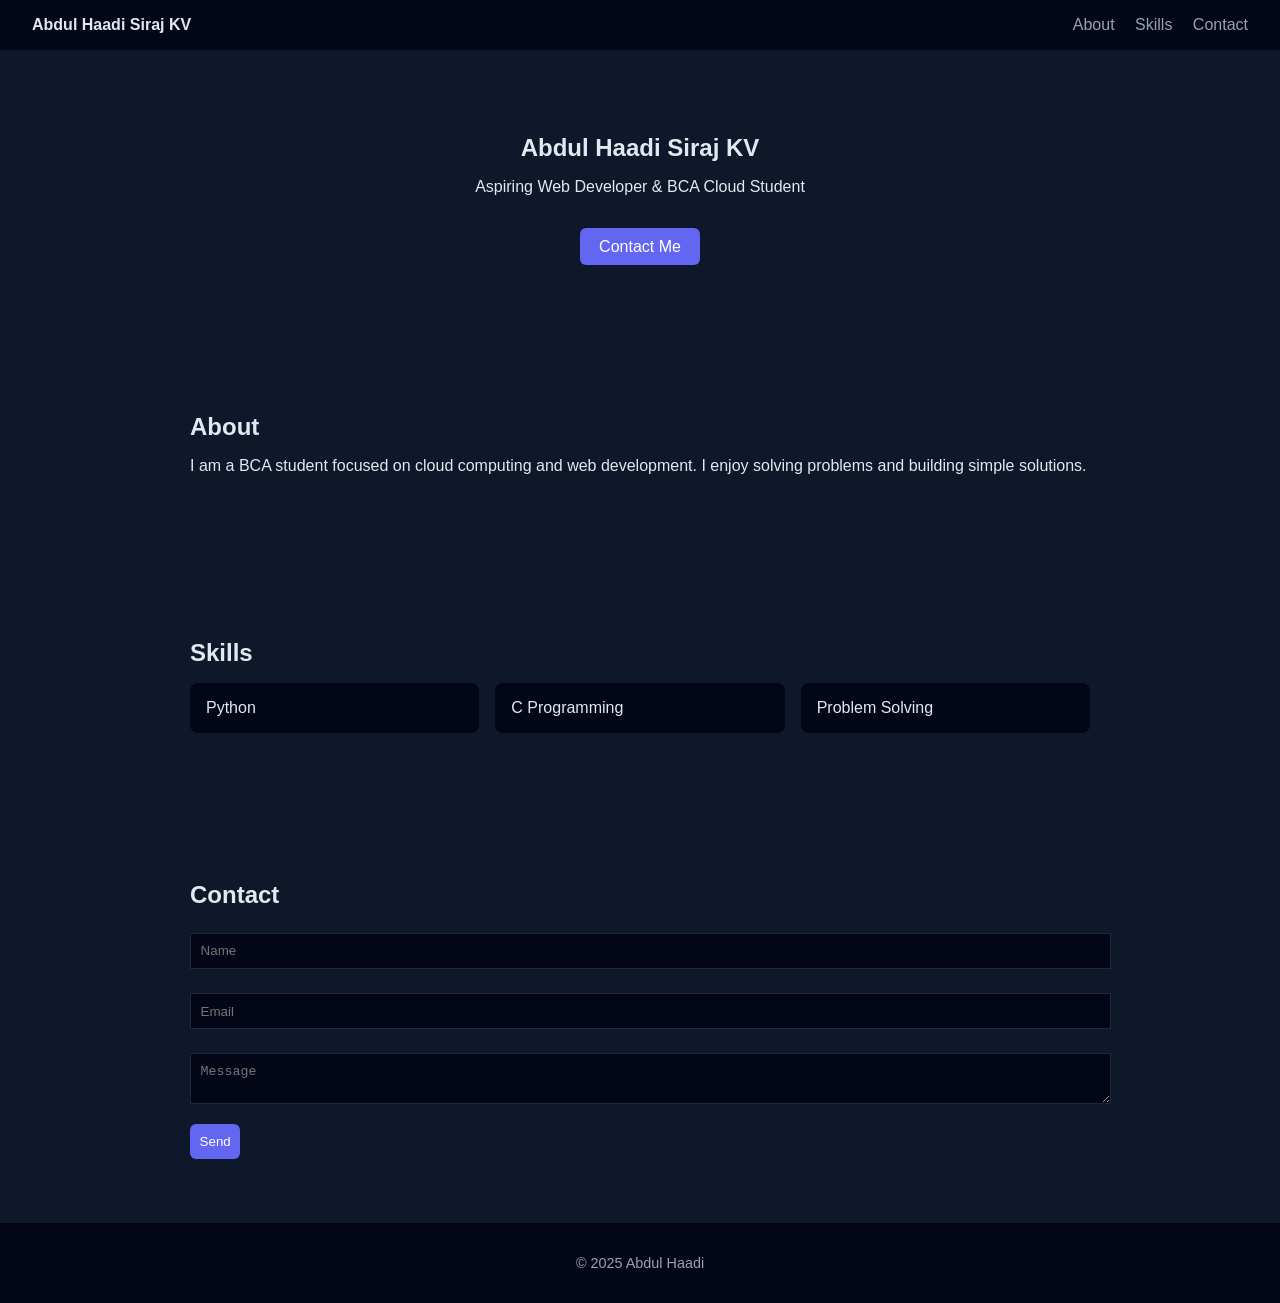
==== index.html @ 1ee38a25 "Create index.html" ====
<!DOCTYPE html>
<html lang="en">
<head>
<meta charset="UTF-8">
<meta name="viewport" content="width=device-width, initial-scale=1.0">
<title>Simple Portfolio</title>
<style>
  body {
    margin: 0;
    font-family: Arial, sans-serif;
    background: #0f172a;
    color: #e2e8f0;
  }

  nav {
    display: flex;
    justify-content: space-between;
    padding: 1rem 2rem;
    background: #020617;
  }

  nav a {
    color: #94a3b8;
    text-decoration: none;
    margin-left: 1rem;
  }

  section {
    padding: 4rem 2rem;
    max-width: 900px;
    margin: auto;
  }

  h1, h2 {
    margin-bottom: 1rem;
  }

  .hero {
    text-align: center;
  }

  .btn {
    display: inline-block;
    margin-top: 1rem;
    padding: 0.6rem 1.2rem;
    background: #6366f1;
    color: white;
    text-decoration: none;
    border-radius: 6px;
  }

  .grid {
    display: grid;
    gap: 1rem;
  }

  .grid-2 {
    grid-template-columns: repeat(auto-fit, minmax(200px, 1fr));
  }

  .card {
    background: #020617;
    padding: 1rem;
    border-radius: 8px;
  }

  input, textarea {
    width: 100%;
    padding: 0.6rem;
    margin-top: 0.5rem;
    margin-bottom: 1rem;
    background: #020617;
    border: 1px solid #1e293b;
    color: white;
  }

  button {
    padding: 0.6rem;
    background: #6366f1;
    border: none;
    color: white;
    border-radius: 6px;
    cursor: pointer;
  }

  footer {
    text-align: center;
    padding: 2rem;
    background: #020617;
    font-size: 0.9rem;
    color: #94a3b8;
  }
</style>
</head>
<body>

<nav>
  <strong>Abdul Haadi Siraj KV</strong>
  <div>
    <a href="#about">About</a>
    <a href="#skills">Skills</a>
    <a href="#contact">Contact</a>
  </div>
</nav>

<section class="hero">
  <h1>Abdul Haadi Siraj KV</h1>
  <p>Aspiring Web Developer & BCA Cloud Student</p>
  <a href="#contact" class="btn">Contact Me</a>
</section>

<section id="about">
  <h2>About</h2>
  <p>I am a BCA student focused on cloud computing and web development. I enjoy solving problems and building simple solutions.</p>
</section>

<section id="skills">
  <h2>Skills</h2>
  <div class="grid grid-2">
    <div class="card">Python</div>
    <div class="card">C Programming</div>
    <div class="card">Problem Solving</div>
  </div>
</section>

<section id="contact">
  <h2>Contact</h2>
  <form>
    <input type="text" placeholder="Name" required>
    <input type="email" placeholder="Email" required>
    <textarea placeholder="Message" required></textarea>
    <button type="submit">Send</button>
  </form>
</section>

<footer>
  © 2025 Abdul Haadi 
</footer>

</body>
</html>
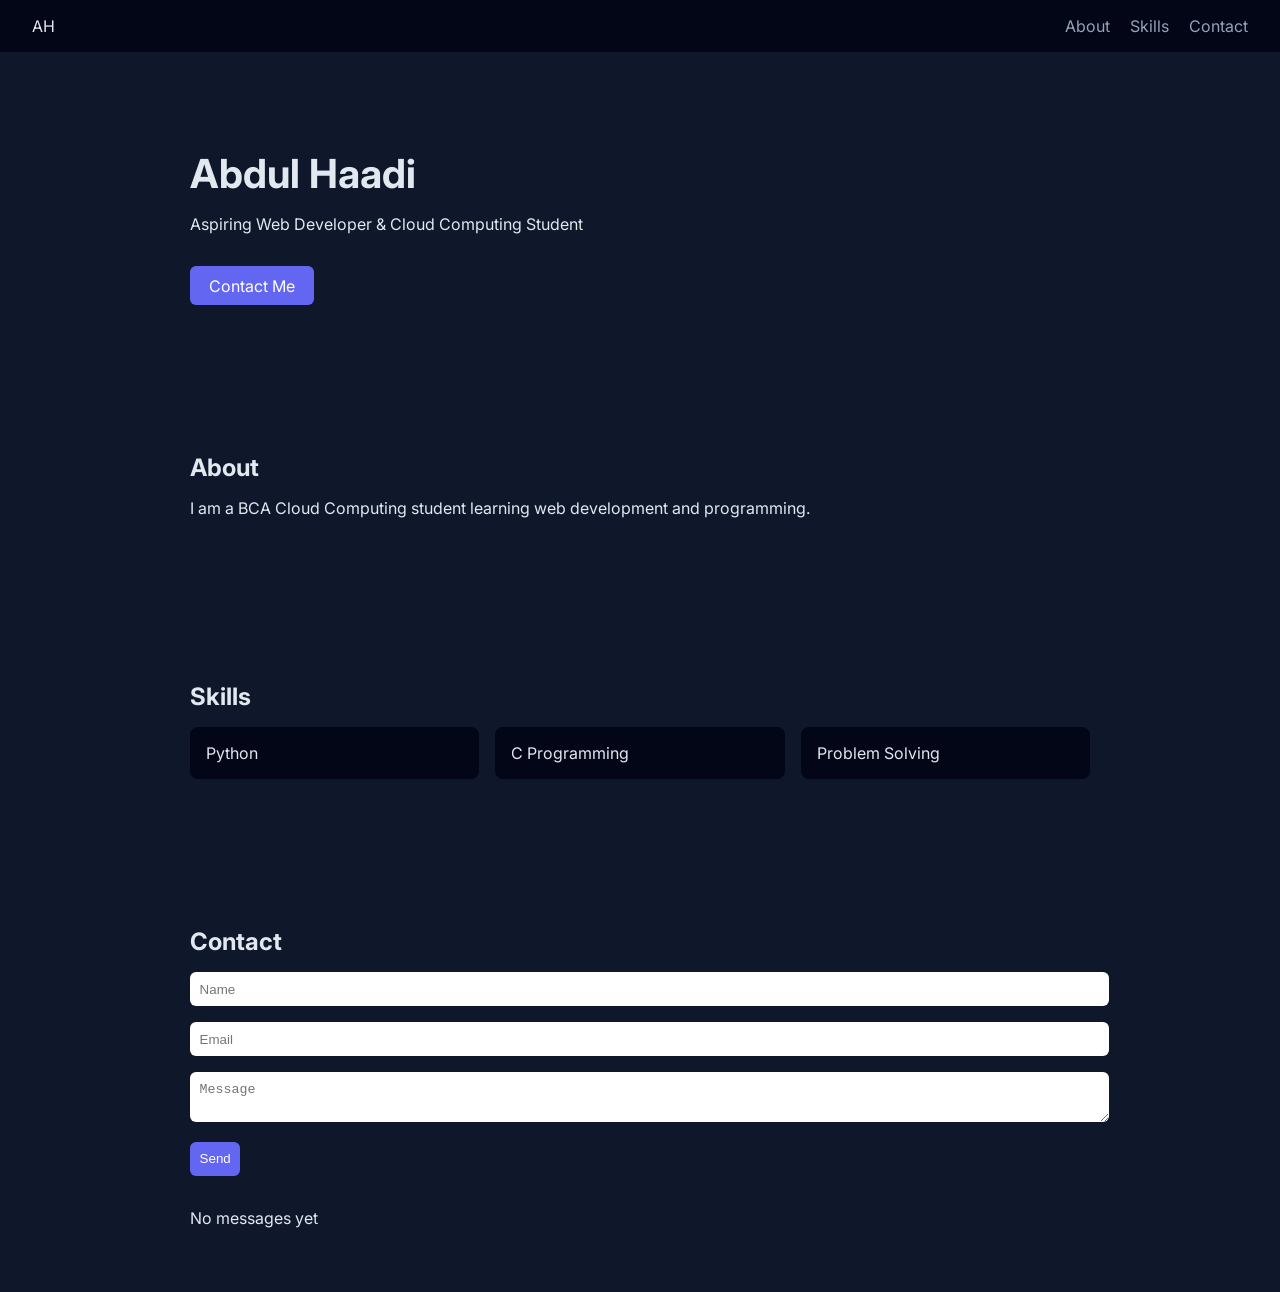
==== commit 4335ee93: "Update index.html" ====
--- a/index.html
+++ b/index.html
@@ -1,13 +1,15 @@
+<!-- Simplified version: cleaner UI, minimal effects, Supabase unchanged -->
 <!DOCTYPE html>
 <html lang="en">
 <head>
 <meta charset="UTF-8">
 <meta name="viewport" content="width=device-width, initial-scale=1.0">
-<title>Simple Portfolio</title>
+<title>Abdul Haadi — Portfolio</title>
+<link href="https://fonts.googleapis.com/css2?family=Inter:wght@300;400;600&display=swap" rel="stylesheet">
 <style>
   body {
     margin: 0;
-    font-family: Arial, sans-serif;
+    font-family: 'Inter', sans-serif;
     background: #0f172a;
     color: #e2e8f0;
   }
@@ -35,17 +37,17 @@
     margin-bottom: 1rem;
   }
 
-  .hero {
-    text-align: center;
+  .hero h1 {
+    font-size: 2.5rem;
   }
 
   .btn {
     display: inline-block;
-    margin-top: 1rem;
     padding: 0.6rem 1.2rem;
     background: #6366f1;
     color: white;
     text-decoration: none;
+    margin-top: 1rem;
     border-radius: 6px;
   }
 
@@ -54,7 +56,7 @@
     gap: 1rem;
   }
 
-  .grid-2 {
+  .skills {
     grid-template-columns: repeat(auto-fit, minmax(200px, 1fr));
   }
 
@@ -67,35 +69,29 @@
   input, textarea {
     width: 100%;
     padding: 0.6rem;
-    margin-top: 0.5rem;
     margin-bottom: 1rem;
-    background: #020617;
-    border: 1px solid #1e293b;
-    color: white;
+    border-radius: 6px;
+    border: none;
   }
 
   button {
     padding: 0.6rem;
     background: #6366f1;
+    color: white;
     border: none;
-    color: white;
     border-radius: 6px;
-    cursor: pointer;
   }
 
-  footer {
-    text-align: center;
-    padding: 2rem;
-    background: #020617;
-    font-size: 0.9rem;
-    color: #94a3b8;
+  .messages {
+    margin-top: 2rem;
   }
+
 </style>
 </head>
 <body>
 
 <nav>
-  <strong>Abdul Haadi Siraj KV</strong>
+  <div>AH</div>
   <div>
     <a href="#about">About</a>
     <a href="#skills">Skills</a>
@@ -104,19 +100,19 @@
 </nav>
 
 <section class="hero">
-  <h1>Abdul Haadi Siraj KV</h1>
-  <p>Aspiring Web Developer & BCA Cloud Student</p>
+  <h1>Abdul Haadi</h1>
+  <p>Aspiring Web Developer & Cloud Computing Student</p>
   <a href="#contact" class="btn">Contact Me</a>
 </section>
 
 <section id="about">
   <h2>About</h2>
-  <p>I am a BCA student focused on cloud computing and web development. I enjoy solving problems and building simple solutions.</p>
+  <p>I am a BCA Cloud Computing student learning web development and programming.</p>
 </section>
 
 <section id="skills">
   <h2>Skills</h2>
-  <div class="grid grid-2">
+  <div class="grid skills">
     <div class="card">Python</div>
     <div class="card">C Programming</div>
     <div class="card">Problem Solving</div>
@@ -125,17 +121,68 @@
 
 <section id="contact">
   <h2>Contact</h2>
-  <form>
-    <input type="text" placeholder="Name" required>
-    <input type="email" placeholder="Email" required>
-    <textarea placeholder="Message" required></textarea>
-    <button type="submit">Send</button>
+
+  <form id="contactForm">
+    <input type="text" id="name" placeholder="Name" required>
+    <input type="email" id="email" placeholder="Email" required>
+    <textarea id="message" placeholder="Message" required></textarea>
+    <button type="submit" id="submitBtn">Send</button>
+    <div id="form-status"></div>
   </form>
+
+  <div class="messages" id="messages-list"></div>
 </section>
 
-<footer>
-  © 2025 Abdul Haadi 
-</footer>
+<script>
+  // SAME SUPABASE CODE (UNCHANGED)
+  const SUPABASE_URL = 'https://your-project.supabase.co';
+  const SUPABASE_ANON_KEY = 'your-anon-key-here';
+
+  async function supabaseFetch(path, options = {}) {
+    const res = await fetch(`${SUPABASE_URL}/rest/v1/${path}`, {
+      headers: {
+        'apikey': SUPABASE_ANON_KEY,
+        'Authorization': `Bearer ${SUPABASE_ANON_KEY}`,
+        'Content-Type': 'application/json',
+        'Prefer': options.prefer || 'return=minimal'
+      },
+      ...options
+    });
+    return res;
+  }
+
+  async function loadMessages() {
+    try {
+      const res = await supabaseFetch('messages?select=*&order=created_at.desc&limit=5');
+      const data = await res.json();
+      document.getElementById('messages-list').innerHTML = data.map(m => `
+        <div class="card">
+          <strong>${m.name}</strong><br>
+          ${m.email}<br>
+          ${m.message}
+        </div>
+      `).join('');
+    } catch {
+      document.getElementById('messages-list').innerHTML = 'No messages yet';
+    }
+  }
+
+  document.getElementById('contactForm').addEventListener('submit', async e => {
+    e.preventDefault();
+    const name = name.value;
+    const email = email.value;
+    const message = message.value;
+
+    await supabaseFetch('messages', {
+      method: 'POST',
+      body: JSON.stringify({ name, email, message })
+    });
+
+    loadMessages();
+  });
+
+  loadMessages();
+</script>
 
 </body>
 </html>
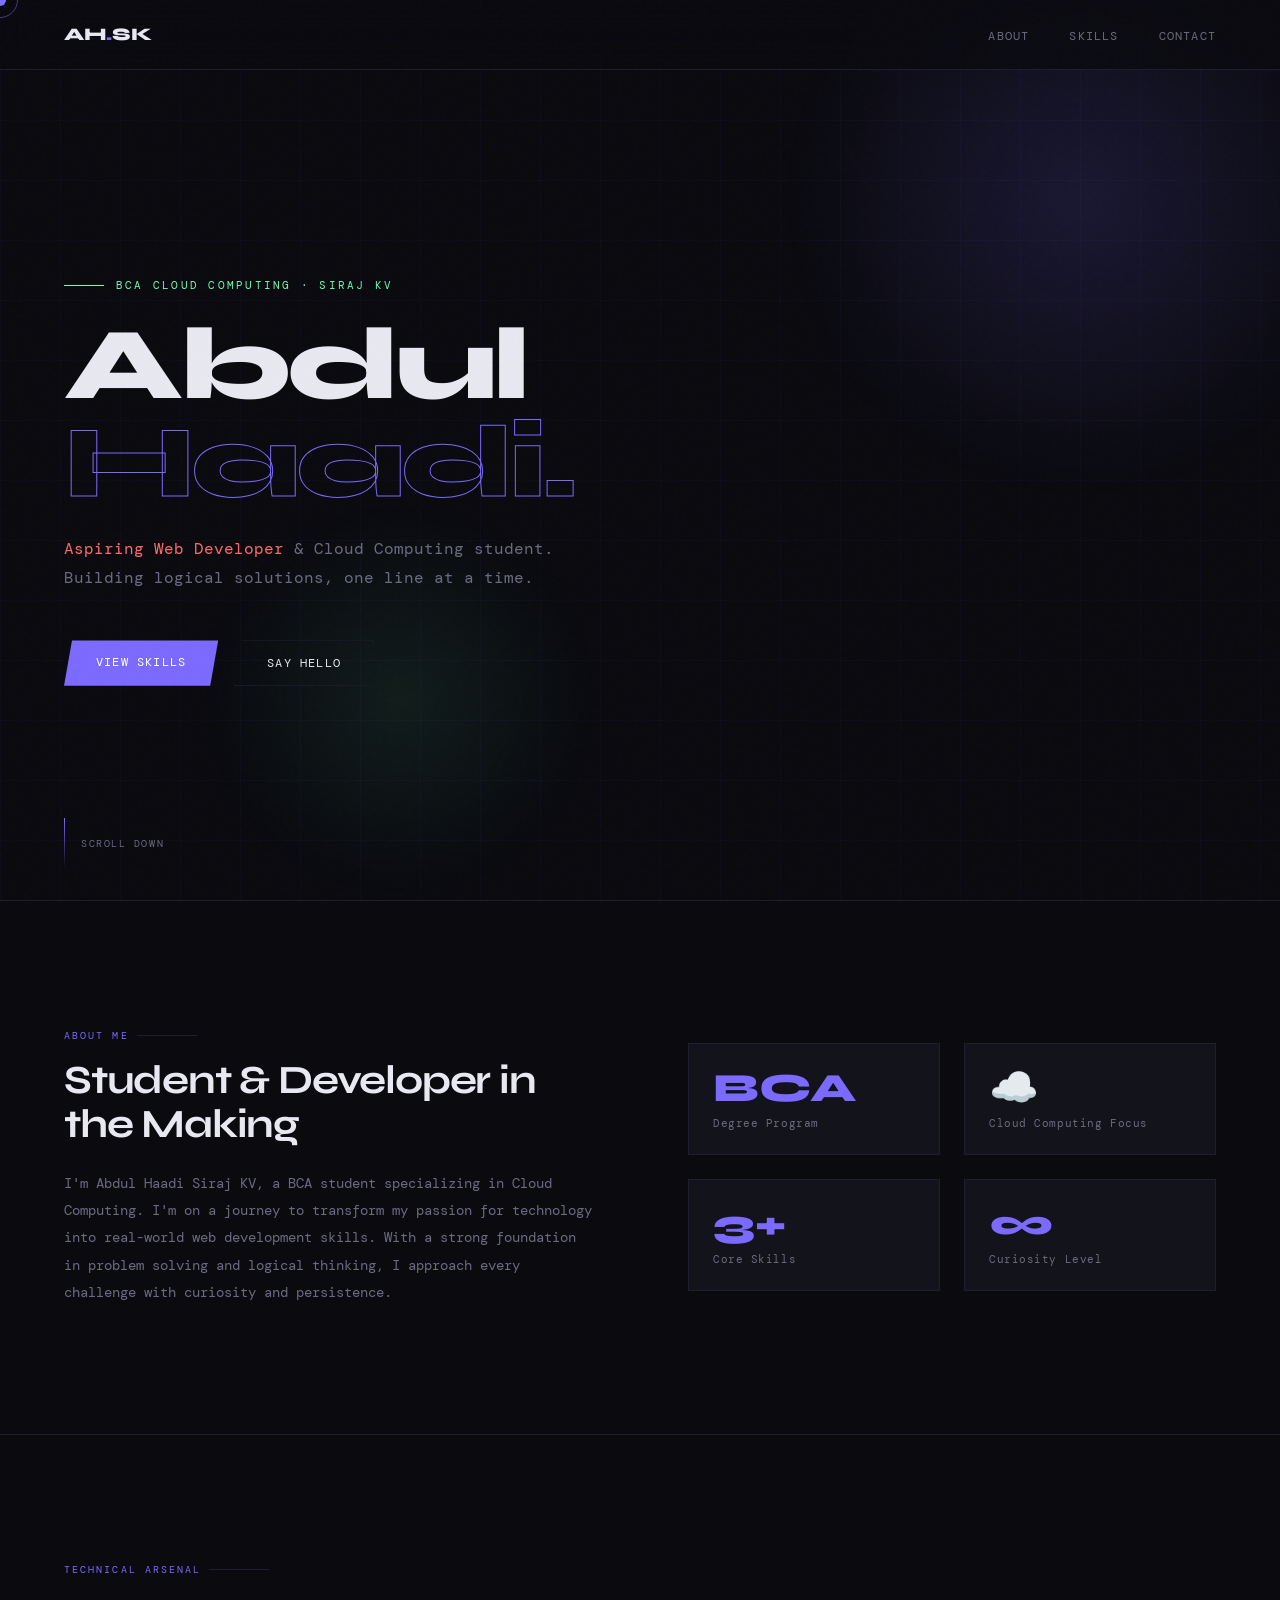
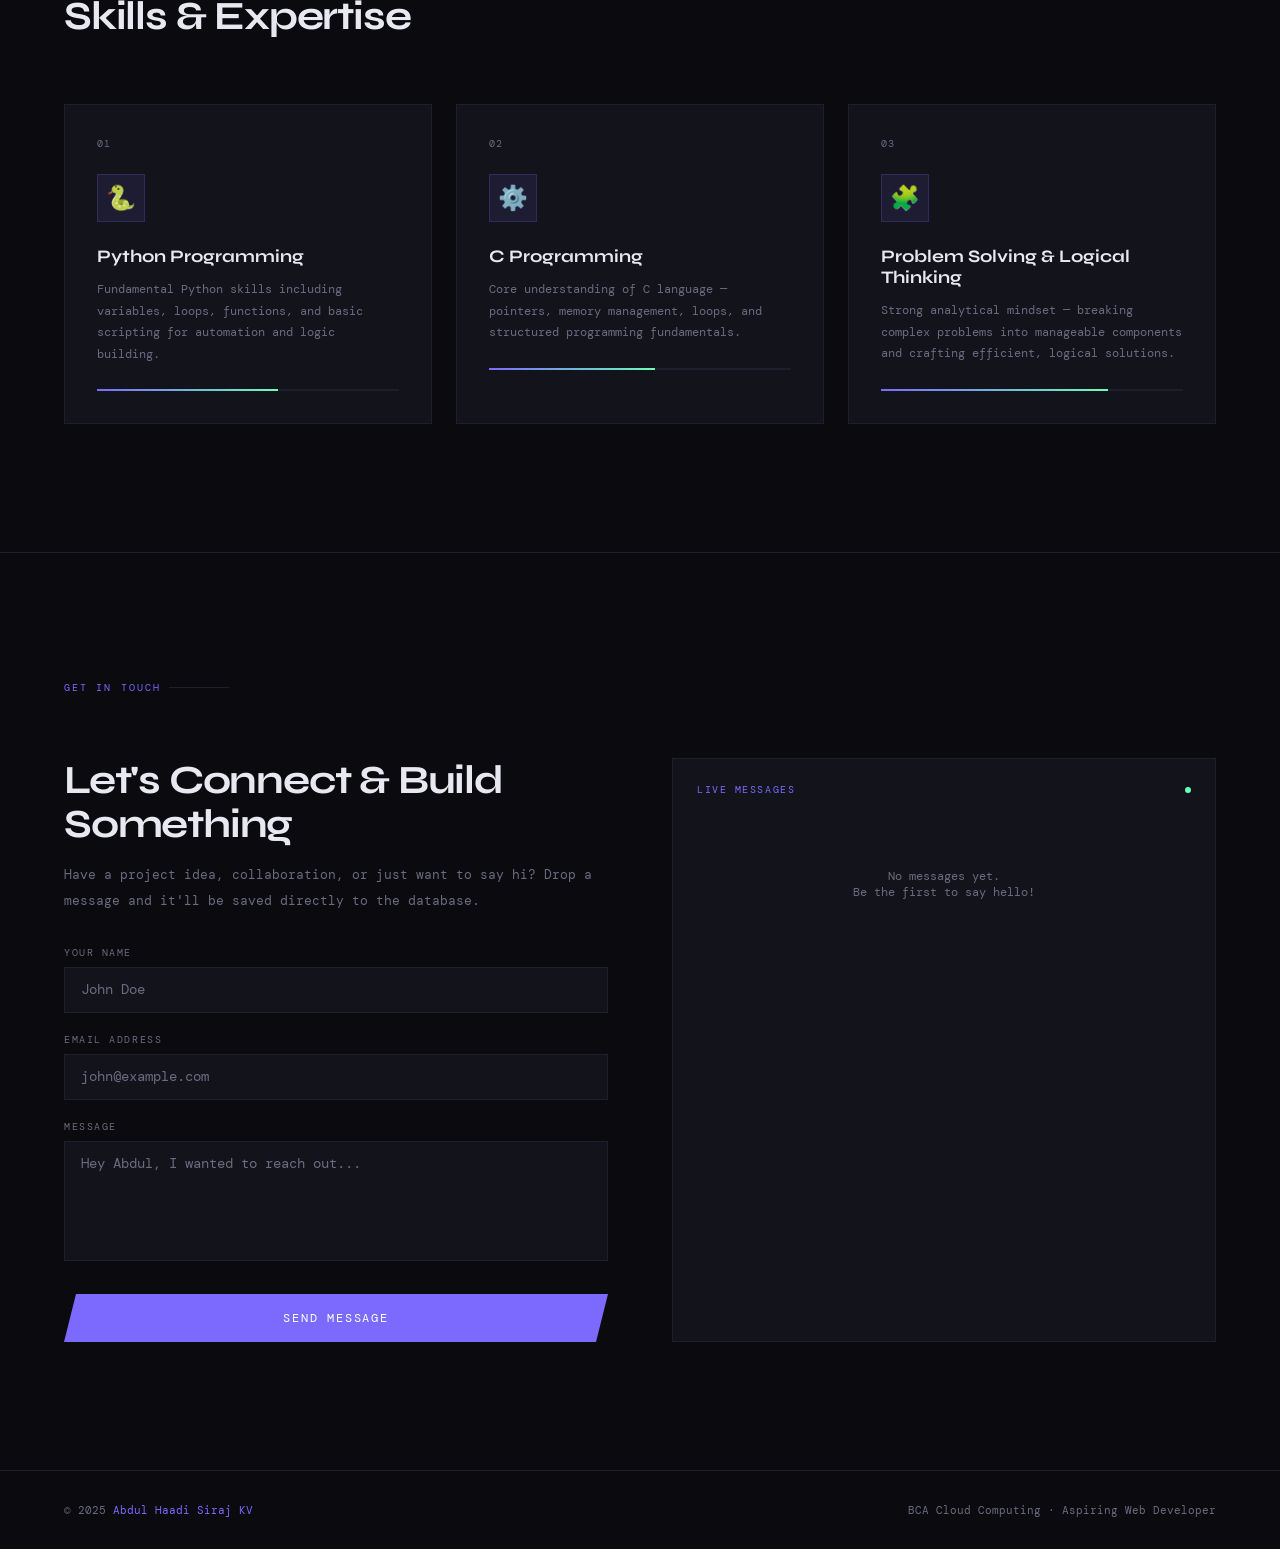
==== commit 90ad95f7: "Update index.html" ====
--- a/index.html
+++ b/index.html
@@ -1,142 +1,767 @@
-<!-- Simplified version: cleaner UI, minimal effects, Supabase unchanged -->
 <!DOCTYPE html>
 <html lang="en">
 <head>
 <meta charset="UTF-8">
 <meta name="viewport" content="width=device-width, initial-scale=1.0">
-<title>Abdul Haadi — Portfolio</title>
-<link href="https://fonts.googleapis.com/css2?family=Inter:wght@300;400;600&display=swap" rel="stylesheet">
+<title>Abdul Haadi Siraj KV — Portfolio</title>
+<link href="https://fonts.googleapis.com/css2?family=Syne:wght@400;600;700;800&family=DM+Mono:wght@300;400;500&display=swap" rel="stylesheet">
 <style>
+  :root {
+    --bg: #0a0a0f;
+    --surface: #111118;
+    --border: #1e1e2e;
+    --accent: #7c6aff;
+    --accent2: #ff6a6a;
+    --accent3: #6affb8;
+    --text: #e8e8f0;
+    --muted: #6b6b80;
+    --card: #13131c;
+  }
+
+  *, *::before, *::after { box-sizing: border-box; margin: 0; padding: 0; }
+
+  html { scroll-behavior: smooth; }
+
   body {
-    margin: 0;
-    font-family: 'Inter', sans-serif;
-    background: #0f172a;
-    color: #e2e8f0;
-  }
-
+    background: var(--bg);
+    color: var(--text);
+    font-family: 'DM Mono', monospace;
+    overflow-x: hidden;
+    cursor: none;
+  }
+
+  /* Custom cursor */
+  .cursor {
+    width: 12px; height: 12px;
+    background: var(--accent);
+    border-radius: 50%;
+    position: fixed;
+    pointer-events: none;
+    z-index: 9999;
+    transform: translate(-50%, -50%);
+    transition: transform 0.1s, width 0.2s, height 0.2s, background 0.2s;
+    mix-blend-mode: screen;
+  }
+  .cursor-ring {
+    width: 36px; height: 36px;
+    border: 1px solid rgba(124,106,255,0.5);
+    border-radius: 50%;
+    position: fixed;
+    pointer-events: none;
+    z-index: 9998;
+    transform: translate(-50%, -50%);
+    transition: all 0.15s ease;
+  }
+  body:hover .cursor { opacity: 1; }
+
+  /* Noise overlay */
+  body::before {
+    content: '';
+    position: fixed;
+    inset: 0;
+    background-image: url("data:image/svg+xml,%3Csvg viewBox='0 0 200 200' xmlns='http://www.w3.org/2000/svg'%3E%3Cfilter id='n'%3E%3CfeTurbulence type='fractalNoise' baseFrequency='0.9' numOctaves='4' stitchTiles='stitch'/%3E%3C/filter%3E%3Crect width='100%25' height='100%25' filter='url(%23n)' opacity='0.04'/%3E%3C/svg%3E");
+    pointer-events: none;
+    z-index: 9990;
+    opacity: 0.35;
+  }
+
+  /* Grid lines background */
+  .grid-bg {
+    position: fixed;
+    inset: 0;
+    background-image:
+      linear-gradient(rgba(124,106,255,0.04) 1px, transparent 1px),
+      linear-gradient(90deg, rgba(124,106,255,0.04) 1px, transparent 1px);
+    background-size: 60px 60px;
+    pointer-events: none;
+    z-index: 0;
+  }
+
+  /* Nav */
   nav {
+    position: fixed;
+    top: 0; left: 0; right: 0;
+    z-index: 100;
     display: flex;
     justify-content: space-between;
-    padding: 1rem 2rem;
-    background: #020617;
-  }
-
-  nav a {
-    color: #94a3b8;
+    align-items: center;
+    padding: 1.5rem 4rem;
+    background: rgba(10,10,15,0.8);
+    backdrop-filter: blur(20px);
+    border-bottom: 1px solid var(--border);
+  }
+  .nav-logo {
+    font-family: 'Syne', sans-serif;
+    font-weight: 800;
+    font-size: 1.1rem;
+    letter-spacing: -0.02em;
+    color: var(--text);
     text-decoration: none;
-    margin-left: 1rem;
-  }
-
+  }
+  .nav-logo span { color: var(--accent); }
+  .nav-links { display: flex; gap: 2.5rem; list-style: none; }
+  .nav-links a {
+    font-size: 0.75rem;
+    letter-spacing: 0.1em;
+    text-transform: uppercase;
+    color: var(--muted);
+    text-decoration: none;
+    transition: color 0.2s;
+  }
+  .nav-links a:hover { color: var(--accent); }
+
+  /* Sections */
   section {
-    padding: 4rem 2rem;
-    max-width: 900px;
-    margin: auto;
-  }
-
-  h1, h2 {
+    position: relative;
+    z-index: 1;
+  }
+
+  /* Hero */
+  #hero {
+    min-height: 100vh;
+    display: flex;
+    flex-direction: column;
+    justify-content: center;
+    padding: 8rem 4rem 4rem;
+    position: relative;
+    overflow: hidden;
+  }
+  .hero-glow {
+    position: absolute;
+    width: 600px; height: 600px;
+    background: radial-gradient(circle, rgba(124,106,255,0.15) 0%, transparent 70%);
+    top: -100px; right: -100px;
+    pointer-events: none;
+    animation: glow-pulse 4s ease-in-out infinite;
+  }
+  .hero-glow2 {
+    position: absolute;
+    width: 400px; height: 400px;
+    background: radial-gradient(circle, rgba(106,255,184,0.08) 0%, transparent 70%);
+    bottom: 0; left: 200px;
+    pointer-events: none;
+    animation: glow-pulse 6s ease-in-out infinite reverse;
+  }
+  @keyframes glow-pulse {
+    0%, 100% { transform: scale(1); opacity: 1; }
+    50% { transform: scale(1.1); opacity: 0.7; }
+  }
+
+  .hero-tag {
+    font-size: 0.7rem;
+    letter-spacing: 0.2em;
+    text-transform: uppercase;
+    color: var(--accent3);
+    margin-bottom: 1.5rem;
+    display: flex;
+    align-items: center;
+    gap: 0.75rem;
+    opacity: 0;
+    animation: fade-up 0.6s ease 0.2s forwards;
+  }
+  .hero-tag::before {
+    content: '';
+    width: 40px; height: 1px;
+    background: var(--accent3);
+  }
+
+  .hero-name {
+    font-family: 'Syne', sans-serif;
+    font-weight: 800;
+    font-size: clamp(3rem, 8vw, 7rem);
+    line-height: 0.95;
+    letter-spacing: -0.04em;
+    color: var(--text);
+    opacity: 0;
+    animation: fade-up 0.6s ease 0.3s forwards;
+  }
+  .hero-name .highlight {
+    color: transparent;
+    -webkit-text-stroke: 1px var(--accent);
+  }
+
+  .hero-role {
+    font-size: 1rem;
+    color: var(--muted);
+    margin-top: 1.5rem;
+    max-width: 500px;
+    line-height: 1.8;
+    opacity: 0;
+    animation: fade-up 0.6s ease 0.5s forwards;
+  }
+  .hero-role strong { color: var(--accent2); font-weight: 400; }
+
+  .hero-cta {
+    display: flex;
+    gap: 1rem;
+    margin-top: 3rem;
+    opacity: 0;
+    animation: fade-up 0.6s ease 0.7s forwards;
+  }
+  .btn {
+    padding: 0.85rem 2rem;
+    font-family: 'DM Mono', monospace;
+    font-size: 0.75rem;
+    letter-spacing: 0.1em;
+    text-transform: uppercase;
+    text-decoration: none;
+    border: none;
+    cursor: none;
+    transition: all 0.2s;
+  }
+  .btn-primary {
+    background: var(--accent);
+    color: white;
+    clip-path: polygon(8px 0%, 100% 0%, calc(100% - 8px) 100%, 0% 100%);
+  }
+  .btn-primary:hover { background: #9d8fff; transform: translateY(-2px); }
+  .btn-outline {
+    background: transparent;
+    color: var(--text);
+    border: 1px solid var(--border);
+    clip-path: polygon(8px 0%, 100% 0%, calc(100% - 8px) 100%, 0% 100%);
+  }
+  .btn-outline:hover { border-color: var(--accent); color: var(--accent); transform: translateY(-2px); }
+
+  .scroll-indicator {
+    position: absolute;
+    bottom: 2rem; left: 4rem;
+    display: flex;
+    align-items: center;
+    gap: 1rem;
+    font-size: 0.65rem;
+    letter-spacing: 0.15em;
+    text-transform: uppercase;
+    color: var(--muted);
+    opacity: 0;
+    animation: fade-up 0.6s ease 1s forwards;
+  }
+  .scroll-line {
+    width: 1px; height: 50px;
+    background: linear-gradient(to bottom, var(--accent), transparent);
+    animation: scroll-line 1.5s ease-in-out infinite;
+  }
+  @keyframes scroll-line {
+    0% { transform: scaleY(0); transform-origin: top; }
+    50% { transform: scaleY(1); transform-origin: top; }
+    51% { transform-origin: bottom; }
+    100% { transform: scaleY(0); transform-origin: bottom; }
+  }
+
+  @keyframes fade-up {
+    from { opacity: 0; transform: translateY(20px); }
+    to { opacity: 1; transform: translateY(0); }
+  }
+
+  /* About section */
+  #about {
+    padding: 8rem 4rem;
+    display: grid;
+    grid-template-columns: 1fr 1fr;
+    gap: 6rem;
+    align-items: center;
+    border-top: 1px solid var(--border);
+  }
+  .section-label {
+    font-size: 0.65rem;
+    letter-spacing: 0.2em;
+    text-transform: uppercase;
+    color: var(--accent);
     margin-bottom: 1rem;
-  }
-
-  .hero h1 {
+    display: flex;
+    align-items: center;
+    gap: 0.5rem;
+  }
+  .section-label::after {
+    content: '';
+    flex: 1;
+    height: 1px;
+    background: var(--border);
+    max-width: 60px;
+  }
+  .about-title {
+    font-family: 'Syne', sans-serif;
+    font-weight: 700;
     font-size: 2.5rem;
-  }
-
-  .btn {
+    letter-spacing: -0.03em;
+    line-height: 1.1;
+    margin-bottom: 1.5rem;
+  }
+  .about-text {
+    color: var(--muted);
+    line-height: 2;
+    font-size: 0.85rem;
+  }
+  .stat-grid {
+    display: grid;
+    grid-template-columns: 1fr 1fr;
+    gap: 1.5rem;
+  }
+  .stat-card {
+    background: var(--card);
+    border: 1px solid var(--border);
+    padding: 1.5rem;
+    position: relative;
+    overflow: hidden;
+    transition: border-color 0.2s, transform 0.2s;
+  }
+  .stat-card::before {
+    content: '';
+    position: absolute;
+    top: 0; left: 0; right: 0;
+    height: 2px;
+    background: var(--accent);
+    transform: scaleX(0);
+    transition: transform 0.3s;
+    transform-origin: left;
+  }
+  .stat-card:hover { border-color: var(--accent); transform: translateY(-2px); }
+  .stat-card:hover::before { transform: scaleX(1); }
+  .stat-number {
+    font-family: 'Syne', sans-serif;
+    font-weight: 800;
+    font-size: 2.5rem;
+    color: var(--accent);
+    line-height: 1;
+  }
+  .stat-label { font-size: 0.7rem; color: var(--muted); margin-top: 0.5rem; letter-spacing: 0.05em; }
+
+  /* Skills */
+  #skills {
+    padding: 8rem 4rem;
+    border-top: 1px solid var(--border);
+  }
+  .skills-header {
+    display: flex;
+    justify-content: space-between;
+    align-items: flex-end;
+    margin-bottom: 4rem;
+  }
+  .skills-title {
+    font-family: 'Syne', sans-serif;
+    font-weight: 700;
+    font-size: 2.5rem;
+    letter-spacing: -0.03em;
+  }
+  .skills-grid {
+    display: grid;
+    grid-template-columns: repeat(3, 1fr);
+    gap: 1.5rem;
+  }
+  .skill-card {
+    background: var(--card);
+    border: 1px solid var(--border);
+    padding: 2rem;
+    position: relative;
+    overflow: hidden;
+    cursor: none;
+    transition: all 0.3s;
+    group: true;
+  }
+  .skill-card:hover {
+    border-color: var(--accent);
+    transform: translateY(-4px);
+    box-shadow: 0 20px 60px rgba(124,106,255,0.15);
+  }
+  .skill-number {
+    font-size: 0.65rem;
+    color: var(--muted);
+    letter-spacing: 0.1em;
+    margin-bottom: 1.5rem;
+  }
+  .skill-icon {
+    width: 48px; height: 48px;
+    background: rgba(124,106,255,0.1);
+    border: 1px solid rgba(124,106,255,0.2);
+    display: flex;
+    align-items: center;
+    justify-content: center;
+    font-size: 1.5rem;
+    margin-bottom: 1.5rem;
+    transition: all 0.3s;
+  }
+  .skill-card:hover .skill-icon {
+    background: rgba(124,106,255,0.2);
+    border-color: var(--accent);
+  }
+  .skill-name {
+    font-family: 'Syne', sans-serif;
+    font-weight: 700;
+    font-size: 1.1rem;
+    margin-bottom: 0.75rem;
+  }
+  .skill-desc { font-size: 0.75rem; color: var(--muted); line-height: 1.8; }
+  .skill-bar-wrap {
+    margin-top: 1.5rem;
+    height: 2px;
+    background: var(--border);
+    position: relative;
+    overflow: hidden;
+  }
+  .skill-bar {
+    height: 100%;
+    background: linear-gradient(90deg, var(--accent), var(--accent3));
+    transform-origin: left;
+    animation: bar-grow 1s ease 0.5s both;
+  }
+  @keyframes bar-grow {
+    from { transform: scaleX(0); }
+    to { transform: scaleX(1); }
+  }
+
+  /* Contact / Supabase section */
+  #contact {
+    padding: 8rem 4rem;
+    border-top: 1px solid var(--border);
+  }
+  .contact-grid {
+    display: grid;
+    grid-template-columns: 1fr 1fr;
+    gap: 4rem;
+    align-items: start;
+    margin-top: 4rem;
+  }
+  .contact-title {
+    font-family: 'Syne', sans-serif;
+    font-weight: 700;
+    font-size: 2.5rem;
+    letter-spacing: -0.03em;
+    line-height: 1.1;
+    margin-bottom: 1rem;
+  }
+  .contact-sub {
+    font-size: 0.8rem;
+    color: var(--muted);
+    line-height: 2;
+    margin-bottom: 2rem;
+  }
+
+  .form-group {
+    margin-bottom: 1.25rem;
+    position: relative;
+  }
+  .form-label {
+    display: block;
+    font-size: 0.65rem;
+    letter-spacing: 0.15em;
+    text-transform: uppercase;
+    color: var(--muted);
+    margin-bottom: 0.5rem;
+  }
+  .form-input, .form-textarea {
+    width: 100%;
+    background: var(--card);
+    border: 1px solid var(--border);
+    color: var(--text);
+    font-family: 'DM Mono', monospace;
+    font-size: 0.85rem;
+    padding: 0.85rem 1rem;
+    outline: none;
+    transition: border-color 0.2s;
+    resize: none;
+  }
+  .form-input:focus, .form-textarea:focus { border-color: var(--accent); }
+  .form-textarea { height: 120px; }
+  .form-input::placeholder, .form-textarea::placeholder { color: var(--muted); }
+
+  .submit-btn {
+    width: 100%;
+    padding: 1rem;
+    background: var(--accent);
+    border: none;
+    color: white;
+    font-family: 'DM Mono', monospace;
+    font-size: 0.75rem;
+    letter-spacing: 0.15em;
+    text-transform: uppercase;
+    cursor: none;
+    clip-path: polygon(12px 0%, 100% 0%, calc(100% - 12px) 100%, 0% 100%);
+    transition: all 0.2s;
+    margin-top: 0.5rem;
+  }
+  .submit-btn:hover { background: #9d8fff; transform: translateY(-2px); }
+  .submit-btn:disabled { opacity: 0.5; cursor: not-allowed; }
+
+  #form-status {
+    margin-top: 1rem;
+    font-size: 0.75rem;
+    padding: 0.75rem 1rem;
+    display: none;
+  }
+  #form-status.success {
+    display: block;
+    background: rgba(106,255,184,0.1);
+    border: 1px solid rgba(106,255,184,0.3);
+    color: var(--accent3);
+  }
+  #form-status.error {
+    display: block;
+    background: rgba(255,106,106,0.1);
+    border: 1px solid rgba(255,106,106,0.3);
+    color: var(--accent2);
+  }
+
+  /* Messages display */
+  .messages-panel {
+    background: var(--card);
+    border: 1px solid var(--border);
+    padding: 1.5rem;
+    height: 100%;
+  }
+  .messages-header {
+    font-size: 0.65rem;
+    letter-spacing: 0.15em;
+    text-transform: uppercase;
+    color: var(--accent);
+    margin-bottom: 1.5rem;
+    display: flex;
+    align-items: center;
+    justify-content: space-between;
+  }
+  .live-dot {
+    width: 6px; height: 6px;
+    background: var(--accent3);
+    border-radius: 50%;
+    animation: blink 1.5s ease-in-out infinite;
+  }
+  @keyframes blink { 0%, 100% { opacity: 1; } 50% { opacity: 0.2; } }
+
+  .message-item {
+    padding: 1rem 0;
+    border-bottom: 1px solid var(--border);
+    animation: fade-up 0.3s ease;
+  }
+  .message-item:last-child { border-bottom: none; }
+  .message-meta {
+    display: flex;
+    justify-content: space-between;
+    margin-bottom: 0.4rem;
+  }
+  .message-name { font-size: 0.8rem; color: var(--text); }
+  .message-time { font-size: 0.65rem; color: var(--muted); }
+  .message-email { font-size: 0.65rem; color: var(--accent); margin-bottom: 0.4rem; }
+  .message-body { font-size: 0.75rem; color: var(--muted); line-height: 1.7; }
+  .no-messages { font-size: 0.75rem; color: var(--muted); text-align: center; padding: 3rem 0; }
+
+  /* Footer */
+  footer {
+    border-top: 1px solid var(--border);
+    padding: 2rem 4rem;
+    display: flex;
+    justify-content: space-between;
+    align-items: center;
+    position: relative;
+    z-index: 1;
+  }
+  .footer-text { font-size: 0.7rem; color: var(--muted); }
+  .footer-accent { color: var(--accent); }
+
+  /* Responsive */
+  @media (max-width: 900px) {
+    nav { padding: 1.2rem 2rem; }
+    #hero { padding: 7rem 2rem 4rem; }
+    #about, #skills, #contact { padding: 5rem 2rem; }
+    #about { grid-template-columns: 1fr; gap: 3rem; }
+    .skills-grid { grid-template-columns: 1fr; }
+    .contact-grid { grid-template-columns: 1fr; }
+    footer { padding: 2rem; flex-direction: column; gap: 1rem; text-align: center; }
+    .nav-links { display: none; }
+  }
+
+  /* Loading spinner */
+  .spinner {
     display: inline-block;
-    padding: 0.6rem 1.2rem;
-    background: #6366f1;
-    color: white;
-    text-decoration: none;
-    margin-top: 1rem;
-    border-radius: 6px;
-  }
-
-  .grid {
-    display: grid;
-    gap: 1rem;
-  }
-
-  .skills {
-    grid-template-columns: repeat(auto-fit, minmax(200px, 1fr));
-  }
-
-  .card {
-    background: #020617;
-    padding: 1rem;
-    border-radius: 8px;
-  }
-
-  input, textarea {
-    width: 100%;
-    padding: 0.6rem;
-    margin-bottom: 1rem;
-    border-radius: 6px;
-    border: none;
-  }
-
-  button {
-    padding: 0.6rem;
-    background: #6366f1;
-    color: white;
-    border: none;
-    border-radius: 6px;
-  }
-
-  .messages {
-    margin-top: 2rem;
-  }
-
+    width: 12px; height: 12px;
+    border: 1px solid rgba(255,255,255,0.3);
+    border-top-color: white;
+    border-radius: 50%;
+    animation: spin 0.6s linear infinite;
+    vertical-align: middle;
+    margin-right: 0.5rem;
+  }
+  @keyframes spin { to { transform: rotate(360deg); } }
 </style>
 </head>
 <body>
 
+<div class="cursor" id="cursor"></div>
+<div class="cursor-ring" id="cursorRing"></div>
+<div class="grid-bg"></div>
+
+<!-- Nav -->
 <nav>
-  <div>AH</div>
-  <div>
-    <a href="#about">About</a>
-    <a href="#skills">Skills</a>
-    <a href="#contact">Contact</a>
+  <a href="#hero" class="nav-logo">AH<span>.</span>SK</a>
+  <ul class="nav-links">
+    <li><a href="#about">About</a></li>
+    <li><a href="#skills">Skills</a></li>
+    <li><a href="#contact">Contact</a></li>
+  </ul>
+</nav>
+
+<!-- Hero -->
+<section id="hero">
+  <div class="hero-glow"></div>
+  <div class="hero-glow2"></div>
+
+  <div class="hero-tag">BCA Cloud Computing · Siraj KV</div>
+  <h1 class="hero-name">
+    Abdul<br>
+    <span class="highlight">Haadi.</span>
+  </h1>
+  <p class="hero-role">
+    <strong>Aspiring Web Developer</strong> &amp; Cloud Computing student.<br>
+    Building logical solutions, one line at a time.
+  </p>
+  <div class="hero-cta">
+    <a href="#skills" class="btn btn-primary">View Skills</a>
+    <a href="#contact" class="btn btn-outline">Say Hello</a>
   </div>
-</nav>
-
-<section class="hero">
-  <h1>Abdul Haadi</h1>
-  <p>Aspiring Web Developer & Cloud Computing Student</p>
-  <a href="#contact" class="btn">Contact Me</a>
-</section>
-
-<section id="about">
-  <h2>About</h2>
-  <p>I am a BCA Cloud Computing student learning web development and programming.</p>
-</section>
-
-<section id="skills">
-  <h2>Skills</h2>
-  <div class="grid skills">
-    <div class="card">Python</div>
-    <div class="card">C Programming</div>
-    <div class="card">Problem Solving</div>
+
+  <div class="scroll-indicator">
+    <div class="scroll-line"></div>
+    Scroll Down
   </div>
 </section>
 
+<!-- About -->
+<section id="about">
+  <div>
+    <div class="section-label">About Me</div>
+    <h2 class="about-title">Student &amp; Developer in the Making</h2>
+    <p class="about-text">
+      I'm Abdul Haadi Siraj KV, a BCA student specializing in Cloud Computing. I'm on a journey to transform my passion for technology into real-world web development skills. With a strong foundation in problem solving and logical thinking, I approach every challenge with curiosity and persistence.
+    </p>
+  </div>
+  <div class="stat-grid">
+    <div class="stat-card">
+      <div class="stat-number">BCA</div>
+      <div class="stat-label">Degree Program</div>
+    </div>
+    <div class="stat-card">
+      <div class="stat-number">☁️</div>
+      <div class="stat-label">Cloud Computing Focus</div>
+    </div>
+    <div class="stat-card">
+      <div class="stat-number">3+</div>
+      <div class="stat-label">Core Skills</div>
+    </div>
+    <div class="stat-card">
+      <div class="stat-number">∞</div>
+      <div class="stat-label">Curiosity Level</div>
+    </div>
+  </div>
+</section>
+
+<!-- Skills -->
+<section id="skills">
+  <div class="skills-header">
+    <div>
+      <div class="section-label">Technical Arsenal</div>
+      <h2 class="skills-title">Skills &amp; Expertise</h2>
+    </div>
+  </div>
+  <div class="skills-grid">
+    <div class="skill-card">
+      <div class="skill-number">01</div>
+      <div class="skill-icon">🐍</div>
+      <div class="skill-name">Python Programming</div>
+      <div class="skill-desc">Fundamental Python skills including variables, loops, functions, and basic scripting for automation and logic building.</div>
+      <div class="skill-bar-wrap"><div class="skill-bar" style="width:60%"></div></div>
+    </div>
+    <div class="skill-card">
+      <div class="skill-number">02</div>
+      <div class="skill-icon">⚙️</div>
+      <div class="skill-name">C Programming</div>
+      <div class="skill-desc">Core understanding of C language — pointers, memory management, loops, and structured programming fundamentals.</div>
+      <div class="skill-bar-wrap"><div class="skill-bar" style="width:55%"></div></div>
+    </div>
+    <div class="skill-card">
+      <div class="skill-number">03</div>
+      <div class="skill-icon">🧩</div>
+      <div class="skill-name">Problem Solving &amp; Logical Thinking</div>
+      <div class="skill-desc">Strong analytical mindset — breaking complex problems into manageable components and crafting efficient, logical solutions.</div>
+      <div class="skill-bar-wrap"><div class="skill-bar" style="width:75%"></div></div>
+    </div>
+  </div>
+</section>
+
+<!-- Contact -->
 <section id="contact">
-  <h2>Contact</h2>
-
-  <form id="contactForm">
-    <input type="text" id="name" placeholder="Name" required>
-    <input type="email" id="email" placeholder="Email" required>
-    <textarea id="message" placeholder="Message" required></textarea>
-    <button type="submit" id="submitBtn">Send</button>
-    <div id="form-status"></div>
-  </form>
-
-  <div class="messages" id="messages-list"></div>
+  <div class="section-label">Get In Touch</div>
+  <div class="contact-grid">
+    <div>
+      <h2 class="contact-title">Let's Connect &amp; Build Something</h2>
+      <p class="contact-sub">Have a project idea, collaboration, or just want to say hi? Drop a message and it'll be saved directly to the database.</p>
+
+      <form id="contactForm">
+        <div class="form-group">
+          <label class="form-label" for="name">Your Name</label>
+          <input type="text" id="name" class="form-input" placeholder="John Doe" required>
+        </div>
+        <div class="form-group">
+          <label class="form-label" for="email">Email Address</label>
+          <input type="email" id="email" class="form-input" placeholder="john@example.com" required>
+        </div>
+        <div class="form-group">
+          <label class="form-label" for="message">Message</label>
+          <textarea id="message" class="form-textarea" placeholder="Hey Abdul, I wanted to reach out..." required></textarea>
+        </div>
+        <button type="submit" class="submit-btn" id="submitBtn">Send Message</button>
+        <div id="form-status"></div>
+      </form>
+    </div>
+
+    <div class="messages-panel">
+      <div class="messages-header">
+        <span>Live Messages</span>
+        <div class="live-dot"></div>
+      </div>
+      <div id="messages-list">
+        <div class="no-messages">No messages yet.<br>Be the first to say hello!</div>
+      </div>
+    </div>
+  </div>
 </section>
 
+<!-- Footer -->
+<footer>
+  <span class="footer-text">© 2025 <span class="footer-accent">Abdul Haadi Siraj KV</span></span>
+  <span class="footer-text">BCA Cloud Computing · Aspiring Web Developer</span>
+</footer>
+
 <script>
-  // SAME SUPABASE CODE (UNCHANGED)
-  const SUPABASE_URL = 'https://your-project.supabase.co';
-  const SUPABASE_ANON_KEY = 'your-anon-key-here';
+  // Custom cursor
+  const cursor = document.getElementById('cursor');
+  const cursorRing = document.getElementById('cursorRing');
+  document.addEventListener('mousemove', e => {
+    cursor.style.left = e.clientX + 'px';
+    cursor.style.top = e.clientY + 'px';
+    setTimeout(() => {
+      cursorRing.style.left = e.clientX + 'px';
+      cursorRing.style.top = e.clientY + 'px';
+    }, 80);
+  });
+  document.querySelectorAll('a, button, .skill-card, .stat-card').forEach(el => {
+    el.addEventListener('mouseenter', () => {
+      cursor.style.width = '20px';
+      cursor.style.height = '20px';
+      cursor.style.background = '#9d8fff';
+      cursorRing.style.width = '50px';
+      cursorRing.style.height = '50px';
+    });
+    el.addEventListener('mouseleave', () => {
+      cursor.style.width = '12px';
+      cursor.style.height = '12px';
+      cursor.style.background = 'var(--accent)';
+      cursorRing.style.width = '36px';
+      cursorRing.style.height = '36px';
+    });
+  });
+
+  // ─── Supabase Config ───────────────────────────────────────────────────────
+  // Replace these with your actual Supabase project URL and anon key
+  const SUPABASE_URL = 'https://xipboskoiqsxrdclrnlt.supabase.co';
+  const SUPABASE_ANON_KEY = 'eyJhbGciOiJIUzI1NiIsInR5cCI6IkpXVCJ9.eyJpc3MiOiJzdXBhYmFzZSIsInJlZiI6InhpcGJvc2tvaXFzeHJkY2xybmx0Iiwicm9sZSI6ImFub24iLCJpYXQiOjE3NzQ1MzQ0OTMsImV4cCI6MjA5MDExMDQ5M30.DWmtoWaiusvvFiPWI9HxAFrvKl3srIgmZuN38airlE0';
 
   async function supabaseFetch(path, options = {}) {
     const res = await fetch(`${SUPABASE_URL}/rest/v1/${path}`, {
@@ -144,45 +769,96 @@
         'apikey': SUPABASE_ANON_KEY,
         'Authorization': `Bearer ${SUPABASE_ANON_KEY}`,
         'Content-Type': 'application/json',
-        'Prefer': options.prefer || 'return=minimal'
+        'Prefer': options.prefer || 'return=minimal',
+        ...options.headers
       },
       ...options
     });
     return res;
   }
 
+  // Load messages
   async function loadMessages() {
     try {
-      const res = await supabaseFetch('messages?select=*&order=created_at.desc&limit=5');
+      const res = await supabaseFetch('messages?select=*&order=created_at.desc&limit=5', {
+        headers: { 'Range': '0-4' }
+      });
+      if (!res.ok) throw new Error('Failed to load');
       const data = await res.json();
-      document.getElementById('messages-list').innerHTML = data.map(m => `
-        <div class="card">
-          <strong>${m.name}</strong><br>
-          ${m.email}<br>
-          ${m.message}
+      renderMessages(data);
+    } catch (e) {
+      // Supabase not configured yet — show demo state
+      renderMessages([]);
+    }
+  }
+
+  function renderMessages(messages) {
+    const list = document.getElementById('messages-list');
+    if (!messages.length) {
+      list.innerHTML = '<div class="no-messages">No messages yet.<br>Be the first to say hello!</div>';
+      return;
+    }
+    list.innerHTML = messages.map(m => `
+      <div class="message-item">
+        <div class="message-meta">
+          <span class="message-name">${escHtml(m.name)}</span>
+          <span class="message-time">${timeAgo(m.created_at)}</span>
         </div>
-      `).join('');
-    } catch {
-      document.getElementById('messages-list').innerHTML = 'No messages yet';
-    }
-  }
-
+        <div class="message-email">${escHtml(m.email)}</div>
+        <div class="message-body">${escHtml(m.message)}</div>
+      </div>
+    `).join('');
+  }
+
+  // Submit form
   document.getElementById('contactForm').addEventListener('submit', async e => {
     e.preventDefault();
-    const name = name.value;
-    const email = email.value;
-    const message = message.value;
-
-    await supabaseFetch('messages', {
-      method: 'POST',
-      body: JSON.stringify({ name, email, message })
-    });
-
-    loadMessages();
+    const btn = document.getElementById('submitBtn');
+    const status = document.getElementById('form-status');
+    const name = document.getElementById('name').value.trim();
+    const email = document.getElementById('email').value.trim();
+    const message = document.getElementById('message').value.trim();
+
+    btn.disabled = true;
+    btn.innerHTML = '<span class="spinner"></span>Sending...';
+    status.className = '';
+    status.style.display = 'none';
+
+    try {
+      const res = await supabaseFetch('messages', {
+        method: 'POST',
+        prefer: 'return=minimal',
+        body: JSON.stringify({ name, email, message })
+      });
+      if (!res.ok) throw new Error('Failed to send');
+      status.className = 'success';
+      status.textContent = '✓ Message sent! Thanks for reaching out.';
+      e.target.reset();
+      loadMessages();
+    } catch (err) {
+      status.className = 'error';
+      status.textContent = '⚠ Could not send — Supabase not configured yet. Please add your project URL & anon key.';
+    } finally {
+      btn.disabled = false;
+      btn.textContent = 'Send Message';
+    }
   });
 
+  function escHtml(str) {
+    return String(str).replace(/&/g,'&amp;').replace(/</g,'&lt;').replace(/>/g,'&gt;').replace(/"/g,'&quot;');
+  }
+
+  function timeAgo(dateStr) {
+    const diff = (Date.now() - new Date(dateStr)) / 1000;
+    if (diff < 60) return 'just now';
+    if (diff < 3600) return Math.floor(diff / 60) + 'm ago';
+    if (diff < 86400) return Math.floor(diff / 3600) + 'h ago';
+    return Math.floor(diff / 86400) + 'd ago';
+  }
+
+  // Init
   loadMessages();
+  setInterval(loadMessages, 30000);
 </script>
-
 </body>
 </html>
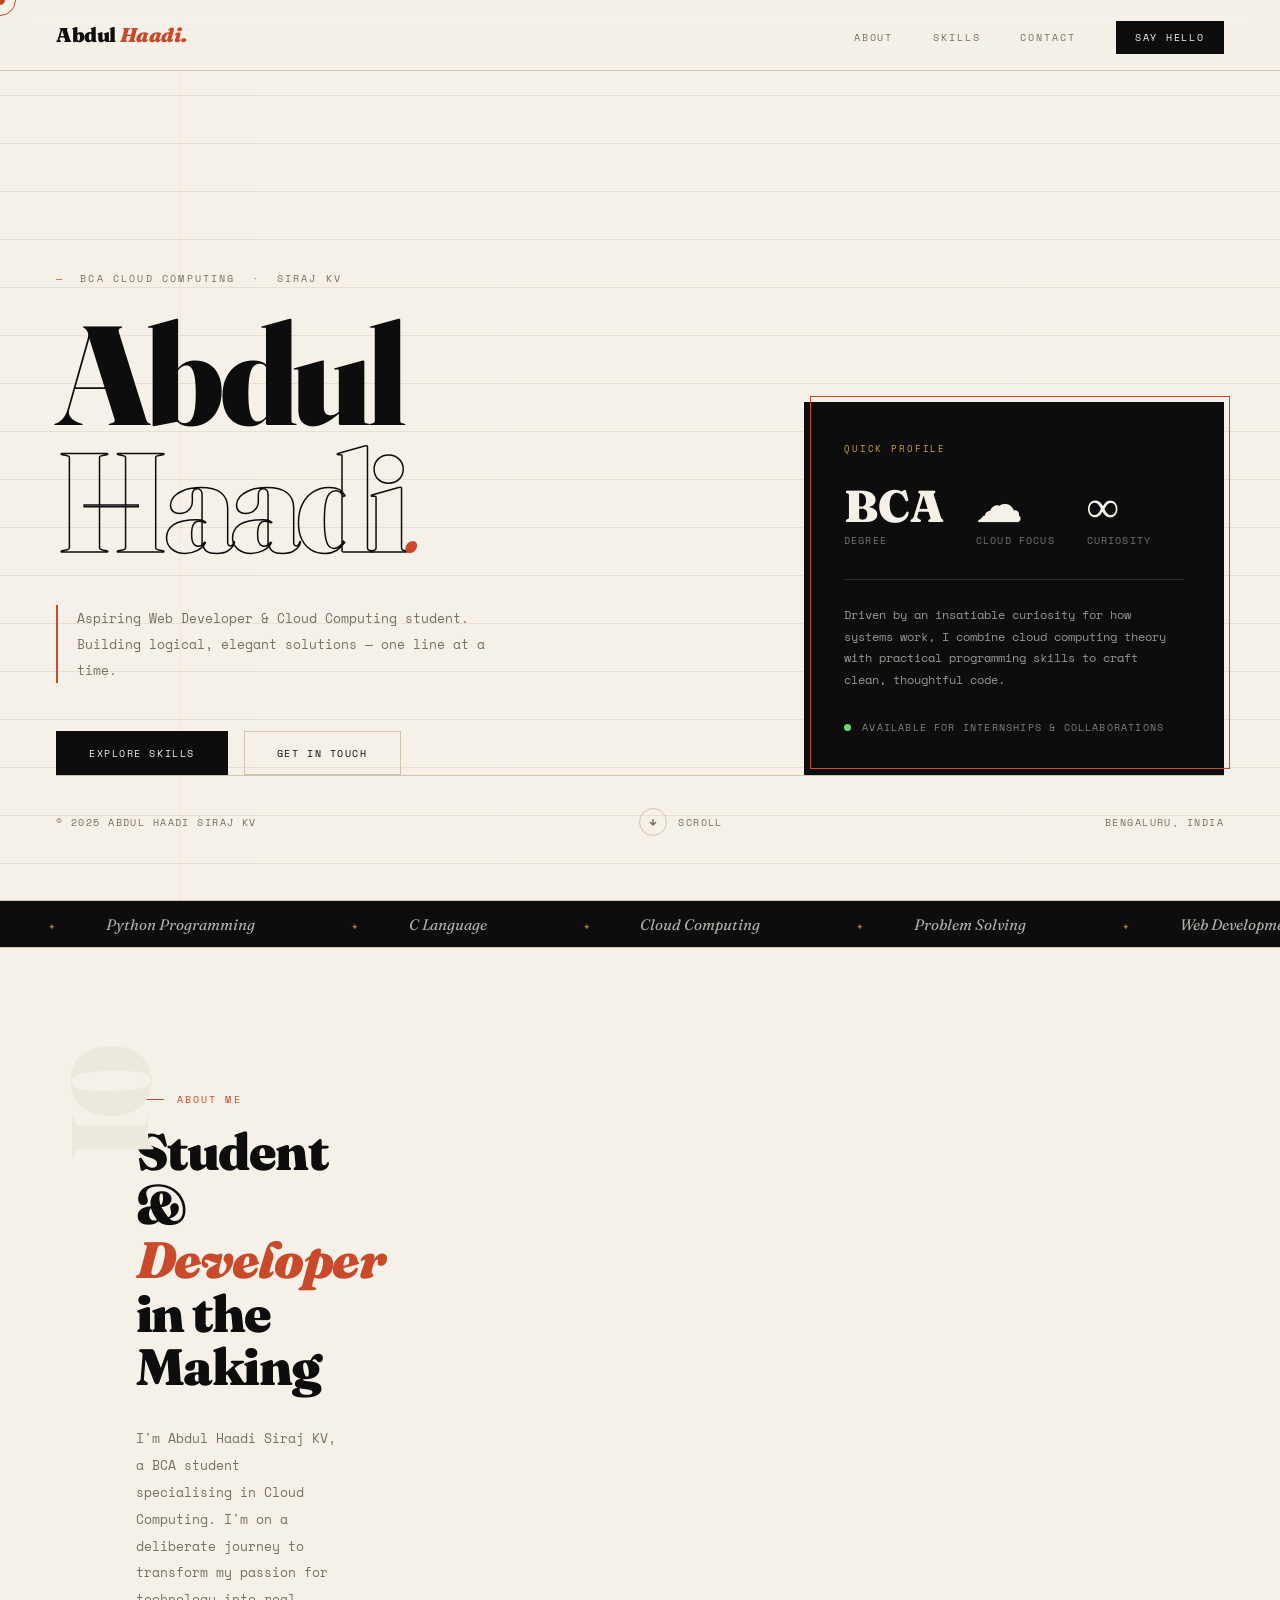
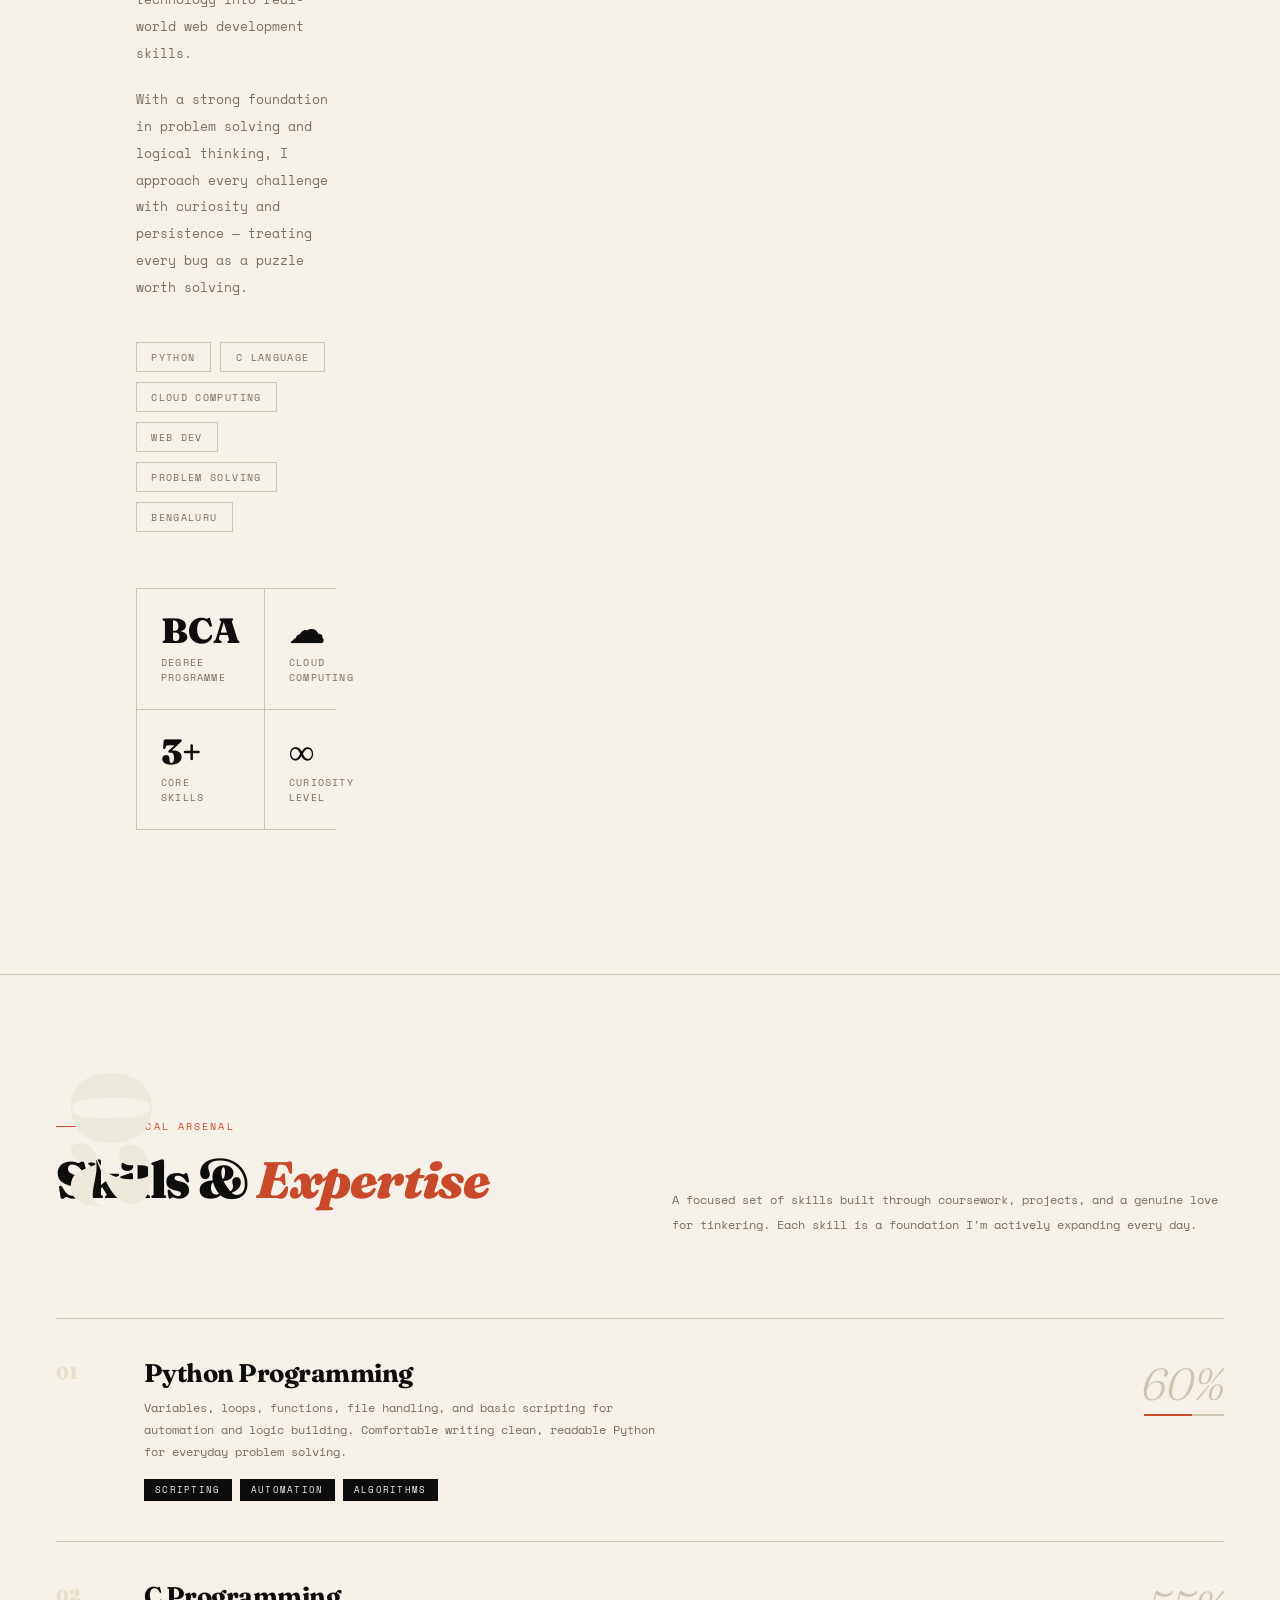
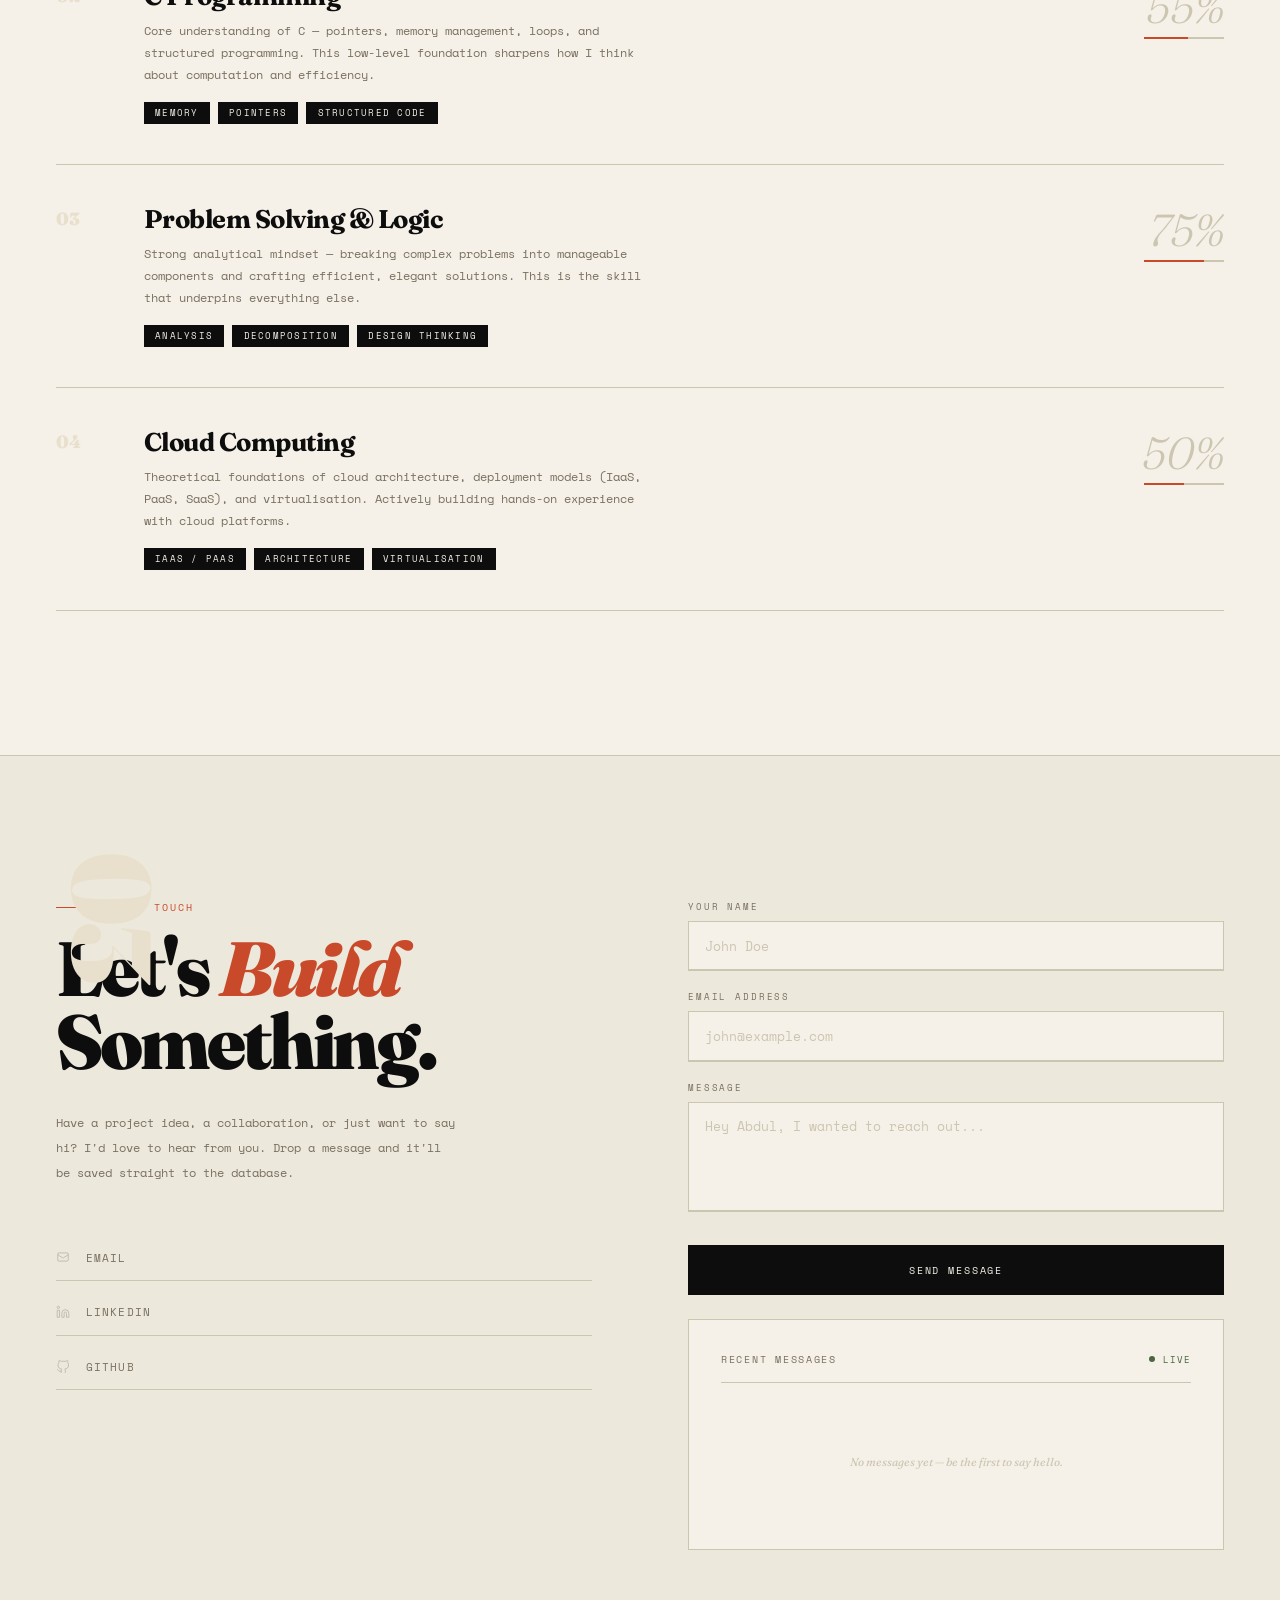
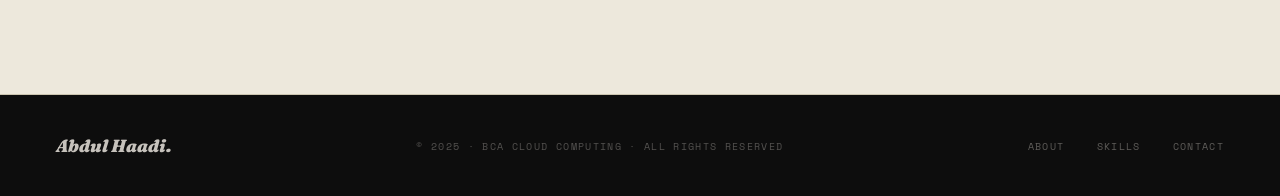
==== commit 95bf4830: "Update index.html" ====
--- a/index.html
+++ b/index.html
@@ -4,861 +4,1193 @@
 <meta charset="UTF-8">
 <meta name="viewport" content="width=device-width, initial-scale=1.0">
 <title>Abdul Haadi Siraj KV — Portfolio</title>
-<link href="https://fonts.googleapis.com/css2?family=Syne:wght@400;600;700;800&family=DM+Mono:wght@300;400;500&display=swap" rel="stylesheet">
+<link rel="preconnect" href="https://fonts.googleapis.com">
+<link href="https://fonts.googleapis.com/css2?family=Fraunces:ital,wght@0,300;0,400;0,700;0,900;1,300;1,700&family=Space+Mono:ital,wght@0,400;0,700;1,400&display=swap" rel="stylesheet">
 <style>
-  :root {
-    --bg: #0a0a0f;
-    --surface: #111118;
-    --border: #1e1e2e;
-    --accent: #7c6aff;
-    --accent2: #ff6a6a;
-    --accent3: #6affb8;
-    --text: #e8e8f0;
-    --muted: #6b6b80;
-    --card: #13131c;
-  }
-
-  *, *::before, *::after { box-sizing: border-box; margin: 0; padding: 0; }
-
-  html { scroll-behavior: smooth; }
-
-  body {
-    background: var(--bg);
-    color: var(--text);
-    font-family: 'DM Mono', monospace;
-    overflow-x: hidden;
-    cursor: none;
-  }
-
-  /* Custom cursor */
-  .cursor {
-    width: 12px; height: 12px;
-    background: var(--accent);
-    border-radius: 50%;
-    position: fixed;
-    pointer-events: none;
-    z-index: 9999;
-    transform: translate(-50%, -50%);
-    transition: transform 0.1s, width 0.2s, height 0.2s, background 0.2s;
-    mix-blend-mode: screen;
-  }
-  .cursor-ring {
-    width: 36px; height: 36px;
-    border: 1px solid rgba(124,106,255,0.5);
-    border-radius: 50%;
-    position: fixed;
-    pointer-events: none;
-    z-index: 9998;
-    transform: translate(-50%, -50%);
-    transition: all 0.15s ease;
-  }
-  body:hover .cursor { opacity: 1; }
-
-  /* Noise overlay */
-  body::before {
-    content: '';
-    position: fixed;
-    inset: 0;
-    background-image: url("data:image/svg+xml,%3Csvg viewBox='0 0 200 200' xmlns='http://www.w3.org/2000/svg'%3E%3Cfilter id='n'%3E%3CfeTurbulence type='fractalNoise' baseFrequency='0.9' numOctaves='4' stitchTiles='stitch'/%3E%3C/filter%3E%3Crect width='100%25' height='100%25' filter='url(%23n)' opacity='0.04'/%3E%3C/svg%3E");
-    pointer-events: none;
-    z-index: 9990;
-    opacity: 0.35;
-  }
-
-  /* Grid lines background */
-  .grid-bg {
-    position: fixed;
-    inset: 0;
-    background-image:
-      linear-gradient(rgba(124,106,255,0.04) 1px, transparent 1px),
-      linear-gradient(90deg, rgba(124,106,255,0.04) 1px, transparent 1px);
-    background-size: 60px 60px;
-    pointer-events: none;
-    z-index: 0;
-  }
-
-  /* Nav */
-  nav {
-    position: fixed;
-    top: 0; left: 0; right: 0;
-    z-index: 100;
-    display: flex;
-    justify-content: space-between;
-    align-items: center;
-    padding: 1.5rem 4rem;
-    background: rgba(10,10,15,0.8);
-    backdrop-filter: blur(20px);
-    border-bottom: 1px solid var(--border);
-  }
-  .nav-logo {
-    font-family: 'Syne', sans-serif;
-    font-weight: 800;
-    font-size: 1.1rem;
-    letter-spacing: -0.02em;
-    color: var(--text);
-    text-decoration: none;
-  }
-  .nav-logo span { color: var(--accent); }
-  .nav-links { display: flex; gap: 2.5rem; list-style: none; }
-  .nav-links a {
-    font-size: 0.75rem;
-    letter-spacing: 0.1em;
-    text-transform: uppercase;
-    color: var(--muted);
-    text-decoration: none;
-    transition: color 0.2s;
-  }
-  .nav-links a:hover { color: var(--accent); }
-
-  /* Sections */
-  section {
-    position: relative;
-    z-index: 1;
-  }
-
-  /* Hero */
-  #hero {
-    min-height: 100vh;
-    display: flex;
-    flex-direction: column;
-    justify-content: center;
-    padding: 8rem 4rem 4rem;
-    position: relative;
-    overflow: hidden;
-  }
-  .hero-glow {
-    position: absolute;
-    width: 600px; height: 600px;
-    background: radial-gradient(circle, rgba(124,106,255,0.15) 0%, transparent 70%);
-    top: -100px; right: -100px;
-    pointer-events: none;
-    animation: glow-pulse 4s ease-in-out infinite;
-  }
-  .hero-glow2 {
-    position: absolute;
-    width: 400px; height: 400px;
-    background: radial-gradient(circle, rgba(106,255,184,0.08) 0%, transparent 70%);
-    bottom: 0; left: 200px;
-    pointer-events: none;
-    animation: glow-pulse 6s ease-in-out infinite reverse;
-  }
-  @keyframes glow-pulse {
-    0%, 100% { transform: scale(1); opacity: 1; }
-    50% { transform: scale(1.1); opacity: 0.7; }
-  }
-
-  .hero-tag {
-    font-size: 0.7rem;
-    letter-spacing: 0.2em;
-    text-transform: uppercase;
-    color: var(--accent3);
-    margin-bottom: 1.5rem;
-    display: flex;
-    align-items: center;
-    gap: 0.75rem;
-    opacity: 0;
-    animation: fade-up 0.6s ease 0.2s forwards;
-  }
-  .hero-tag::before {
-    content: '';
-    width: 40px; height: 1px;
-    background: var(--accent3);
-  }
-
-  .hero-name {
-    font-family: 'Syne', sans-serif;
-    font-weight: 800;
-    font-size: clamp(3rem, 8vw, 7rem);
-    line-height: 0.95;
-    letter-spacing: -0.04em;
-    color: var(--text);
-    opacity: 0;
-    animation: fade-up 0.6s ease 0.3s forwards;
-  }
-  .hero-name .highlight {
-    color: transparent;
-    -webkit-text-stroke: 1px var(--accent);
-  }
-
-  .hero-role {
-    font-size: 1rem;
-    color: var(--muted);
-    margin-top: 1.5rem;
-    max-width: 500px;
-    line-height: 1.8;
-    opacity: 0;
-    animation: fade-up 0.6s ease 0.5s forwards;
-  }
-  .hero-role strong { color: var(--accent2); font-weight: 400; }
-
-  .hero-cta {
-    display: flex;
-    gap: 1rem;
-    margin-top: 3rem;
-    opacity: 0;
-    animation: fade-up 0.6s ease 0.7s forwards;
-  }
-  .btn {
-    padding: 0.85rem 2rem;
-    font-family: 'DM Mono', monospace;
-    font-size: 0.75rem;
-    letter-spacing: 0.1em;
-    text-transform: uppercase;
-    text-decoration: none;
-    border: none;
-    cursor: none;
-    transition: all 0.2s;
-  }
-  .btn-primary {
-    background: var(--accent);
-    color: white;
-    clip-path: polygon(8px 0%, 100% 0%, calc(100% - 8px) 100%, 0% 100%);
-  }
-  .btn-primary:hover { background: #9d8fff; transform: translateY(-2px); }
-  .btn-outline {
-    background: transparent;
-    color: var(--text);
-    border: 1px solid var(--border);
-    clip-path: polygon(8px 0%, 100% 0%, calc(100% - 8px) 100%, 0% 100%);
-  }
-  .btn-outline:hover { border-color: var(--accent); color: var(--accent); transform: translateY(-2px); }
-
-  .scroll-indicator {
-    position: absolute;
-    bottom: 2rem; left: 4rem;
-    display: flex;
-    align-items: center;
-    gap: 1rem;
-    font-size: 0.65rem;
-    letter-spacing: 0.15em;
-    text-transform: uppercase;
-    color: var(--muted);
-    opacity: 0;
-    animation: fade-up 0.6s ease 1s forwards;
-  }
-  .scroll-line {
-    width: 1px; height: 50px;
-    background: linear-gradient(to bottom, var(--accent), transparent);
-    animation: scroll-line 1.5s ease-in-out infinite;
-  }
-  @keyframes scroll-line {
-    0% { transform: scaleY(0); transform-origin: top; }
-    50% { transform: scaleY(1); transform-origin: top; }
-    51% { transform-origin: bottom; }
-    100% { transform: scaleY(0); transform-origin: bottom; }
-  }
-
-  @keyframes fade-up {
-    from { opacity: 0; transform: translateY(20px); }
-    to { opacity: 1; transform: translateY(0); }
-  }
-
-  /* About section */
-  #about {
-    padding: 8rem 4rem;
-    display: grid;
-    grid-template-columns: 1fr 1fr;
-    gap: 6rem;
-    align-items: center;
-    border-top: 1px solid var(--border);
-  }
-  .section-label {
-    font-size: 0.65rem;
-    letter-spacing: 0.2em;
-    text-transform: uppercase;
-    color: var(--accent);
-    margin-bottom: 1rem;
-    display: flex;
-    align-items: center;
-    gap: 0.5rem;
-  }
-  .section-label::after {
-    content: '';
-    flex: 1;
-    height: 1px;
-    background: var(--border);
-    max-width: 60px;
-  }
-  .about-title {
-    font-family: 'Syne', sans-serif;
-    font-weight: 700;
-    font-size: 2.5rem;
-    letter-spacing: -0.03em;
-    line-height: 1.1;
-    margin-bottom: 1.5rem;
-  }
-  .about-text {
-    color: var(--muted);
-    line-height: 2;
-    font-size: 0.85rem;
-  }
-  .stat-grid {
-    display: grid;
-    grid-template-columns: 1fr 1fr;
-    gap: 1.5rem;
-  }
-  .stat-card {
-    background: var(--card);
-    border: 1px solid var(--border);
-    padding: 1.5rem;
-    position: relative;
-    overflow: hidden;
-    transition: border-color 0.2s, transform 0.2s;
-  }
-  .stat-card::before {
-    content: '';
-    position: absolute;
-    top: 0; left: 0; right: 0;
-    height: 2px;
-    background: var(--accent);
-    transform: scaleX(0);
-    transition: transform 0.3s;
-    transform-origin: left;
-  }
-  .stat-card:hover { border-color: var(--accent); transform: translateY(-2px); }
-  .stat-card:hover::before { transform: scaleX(1); }
-  .stat-number {
-    font-family: 'Syne', sans-serif;
-    font-weight: 800;
-    font-size: 2.5rem;
-    color: var(--accent);
-    line-height: 1;
-  }
-  .stat-label { font-size: 0.7rem; color: var(--muted); margin-top: 0.5rem; letter-spacing: 0.05em; }
-
-  /* Skills */
-  #skills {
-    padding: 8rem 4rem;
-    border-top: 1px solid var(--border);
-  }
-  .skills-header {
-    display: flex;
-    justify-content: space-between;
-    align-items: flex-end;
-    margin-bottom: 4rem;
-  }
-  .skills-title {
-    font-family: 'Syne', sans-serif;
-    font-weight: 700;
-    font-size: 2.5rem;
-    letter-spacing: -0.03em;
-  }
-  .skills-grid {
-    display: grid;
-    grid-template-columns: repeat(3, 1fr);
-    gap: 1.5rem;
-  }
-  .skill-card {
-    background: var(--card);
-    border: 1px solid var(--border);
-    padding: 2rem;
-    position: relative;
-    overflow: hidden;
-    cursor: none;
-    transition: all 0.3s;
-    group: true;
-  }
-  .skill-card:hover {
-    border-color: var(--accent);
-    transform: translateY(-4px);
-    box-shadow: 0 20px 60px rgba(124,106,255,0.15);
-  }
-  .skill-number {
-    font-size: 0.65rem;
-    color: var(--muted);
-    letter-spacing: 0.1em;
-    margin-bottom: 1.5rem;
-  }
-  .skill-icon {
-    width: 48px; height: 48px;
-    background: rgba(124,106,255,0.1);
-    border: 1px solid rgba(124,106,255,0.2);
-    display: flex;
-    align-items: center;
-    justify-content: center;
-    font-size: 1.5rem;
-    margin-bottom: 1.5rem;
-    transition: all 0.3s;
-  }
-  .skill-card:hover .skill-icon {
-    background: rgba(124,106,255,0.2);
-    border-color: var(--accent);
-  }
-  .skill-name {
-    font-family: 'Syne', sans-serif;
-    font-weight: 700;
-    font-size: 1.1rem;
-    margin-bottom: 0.75rem;
-  }
-  .skill-desc { font-size: 0.75rem; color: var(--muted); line-height: 1.8; }
-  .skill-bar-wrap {
-    margin-top: 1.5rem;
-    height: 2px;
-    background: var(--border);
-    position: relative;
-    overflow: hidden;
-  }
-  .skill-bar {
-    height: 100%;
-    background: linear-gradient(90deg, var(--accent), var(--accent3));
-    transform-origin: left;
-    animation: bar-grow 1s ease 0.5s both;
-  }
-  @keyframes bar-grow {
-    from { transform: scaleX(0); }
-    to { transform: scaleX(1); }
-  }
-
-  /* Contact / Supabase section */
-  #contact {
-    padding: 8rem 4rem;
-    border-top: 1px solid var(--border);
-  }
-  .contact-grid {
-    display: grid;
-    grid-template-columns: 1fr 1fr;
-    gap: 4rem;
-    align-items: start;
-    margin-top: 4rem;
-  }
-  .contact-title {
-    font-family: 'Syne', sans-serif;
-    font-weight: 700;
-    font-size: 2.5rem;
-    letter-spacing: -0.03em;
-    line-height: 1.1;
-    margin-bottom: 1rem;
-  }
-  .contact-sub {
-    font-size: 0.8rem;
-    color: var(--muted);
-    line-height: 2;
-    margin-bottom: 2rem;
-  }
-
-  .form-group {
-    margin-bottom: 1.25rem;
-    position: relative;
-  }
-  .form-label {
-    display: block;
-    font-size: 0.65rem;
-    letter-spacing: 0.15em;
-    text-transform: uppercase;
-    color: var(--muted);
-    margin-bottom: 0.5rem;
-  }
-  .form-input, .form-textarea {
-    width: 100%;
-    background: var(--card);
-    border: 1px solid var(--border);
-    color: var(--text);
-    font-family: 'DM Mono', monospace;
-    font-size: 0.85rem;
-    padding: 0.85rem 1rem;
-    outline: none;
-    transition: border-color 0.2s;
-    resize: none;
-  }
-  .form-input:focus, .form-textarea:focus { border-color: var(--accent); }
-  .form-textarea { height: 120px; }
-  .form-input::placeholder, .form-textarea::placeholder { color: var(--muted); }
-
-  .submit-btn {
-    width: 100%;
-    padding: 1rem;
-    background: var(--accent);
-    border: none;
-    color: white;
-    font-family: 'DM Mono', monospace;
-    font-size: 0.75rem;
-    letter-spacing: 0.15em;
-    text-transform: uppercase;
-    cursor: none;
-    clip-path: polygon(12px 0%, 100% 0%, calc(100% - 12px) 100%, 0% 100%);
-    transition: all 0.2s;
-    margin-top: 0.5rem;
-  }
-  .submit-btn:hover { background: #9d8fff; transform: translateY(-2px); }
-  .submit-btn:disabled { opacity: 0.5; cursor: not-allowed; }
-
-  #form-status {
-    margin-top: 1rem;
-    font-size: 0.75rem;
-    padding: 0.75rem 1rem;
-    display: none;
-  }
-  #form-status.success {
-    display: block;
-    background: rgba(106,255,184,0.1);
-    border: 1px solid rgba(106,255,184,0.3);
-    color: var(--accent3);
-  }
-  #form-status.error {
-    display: block;
-    background: rgba(255,106,106,0.1);
-    border: 1px solid rgba(255,106,106,0.3);
-    color: var(--accent2);
-  }
-
-  /* Messages display */
-  .messages-panel {
-    background: var(--card);
-    border: 1px solid var(--border);
-    padding: 1.5rem;
-    height: 100%;
-  }
-  .messages-header {
-    font-size: 0.65rem;
-    letter-spacing: 0.15em;
-    text-transform: uppercase;
-    color: var(--accent);
-    margin-bottom: 1.5rem;
-    display: flex;
-    align-items: center;
-    justify-content: space-between;
-  }
-  .live-dot {
-    width: 6px; height: 6px;
-    background: var(--accent3);
-    border-radius: 50%;
-    animation: blink 1.5s ease-in-out infinite;
-  }
-  @keyframes blink { 0%, 100% { opacity: 1; } 50% { opacity: 0.2; } }
-
-  .message-item {
-    padding: 1rem 0;
-    border-bottom: 1px solid var(--border);
-    animation: fade-up 0.3s ease;
-  }
-  .message-item:last-child { border-bottom: none; }
-  .message-meta {
-    display: flex;
-    justify-content: space-between;
-    margin-bottom: 0.4rem;
-  }
-  .message-name { font-size: 0.8rem; color: var(--text); }
-  .message-time { font-size: 0.65rem; color: var(--muted); }
-  .message-email { font-size: 0.65rem; color: var(--accent); margin-bottom: 0.4rem; }
-  .message-body { font-size: 0.75rem; color: var(--muted); line-height: 1.7; }
-  .no-messages { font-size: 0.75rem; color: var(--muted); text-align: center; padding: 3rem 0; }
-
-  /* Footer */
-  footer {
-    border-top: 1px solid var(--border);
-    padding: 2rem 4rem;
-    display: flex;
-    justify-content: space-between;
-    align-items: center;
-    position: relative;
-    z-index: 1;
-  }
-  .footer-text { font-size: 0.7rem; color: var(--muted); }
-  .footer-accent { color: var(--accent); }
-
-  /* Responsive */
-  @media (max-width: 900px) {
-    nav { padding: 1.2rem 2rem; }
-    #hero { padding: 7rem 2rem 4rem; }
-    #about, #skills, #contact { padding: 5rem 2rem; }
-    #about { grid-template-columns: 1fr; gap: 3rem; }
-    .skills-grid { grid-template-columns: 1fr; }
-    .contact-grid { grid-template-columns: 1fr; }
-    footer { padding: 2rem; flex-direction: column; gap: 1rem; text-align: center; }
-    .nav-links { display: none; }
-  }
-
-  /* Loading spinner */
-  .spinner {
-    display: inline-block;
-    width: 12px; height: 12px;
-    border: 1px solid rgba(255,255,255,0.3);
-    border-top-color: white;
-    border-radius: 50%;
-    animation: spin 0.6s linear infinite;
-    vertical-align: middle;
-    margin-right: 0.5rem;
-  }
-  @keyframes spin { to { transform: rotate(360deg); } }
+/* ─── RESET & BASE ─────────────────────────────────────────────────── */
+*, *::before, *::after { box-sizing: border-box; margin: 0; padding: 0; }
+html { scroll-behavior: smooth; font-size: 16px; }
+
+:root {
+  --ink:     #0d0d0d;
+  --paper:   #f5f0e8;
+  --cream:   #ede8dc;
+  --warm:    #e8e0cc;
+  --rust:    #c94a2a;
+  --gold:    #c8a84b;
+  --sage:    #4a6741;
+  --muted:   #7a7060;
+  --border:  #ccc5b0;
+  --serif:   'Fraunces', Georgia, serif;
+  --mono:    'Space Mono', monospace;
+}
+
+body {
+  background: var(--paper);
+  color: var(--ink);
+  font-family: var(--mono);
+  overflow-x: hidden;
+  cursor: none;
+}
+
+/* ─── CURSOR ──────────────────────────────────────────────────────── */
+.cur {
+  width: 10px; height: 10px;
+  background: var(--rust);
+  border-radius: 50%;
+  position: fixed;
+  pointer-events: none;
+  z-index: 9999;
+  transform: translate(-50%,-50%);
+  transition: transform .08s, width .15s, height .15s, background .15s;
+  mix-blend-mode: multiply;
+}
+.cur-o {
+  width: 32px; height: 32px;
+  border: 1.5px solid var(--rust);
+  border-radius: 50%;
+  position: fixed;
+  pointer-events: none;
+  z-index: 9998;
+  transform: translate(-50%,-50%);
+  transition: all .12s ease;
+  mix-blend-mode: multiply;
+}
+
+/* ─── NAV ─────────────────────────────────────────────────────────── */
+nav {
+  position: fixed; top: 0; left: 0; right: 0;
+  z-index: 500;
+  display: flex; justify-content: space-between; align-items: center;
+  padding: 1.4rem 3.5rem;
+  background: rgba(245,240,232,0.92);
+  backdrop-filter: blur(12px);
+  border-bottom: 1px solid var(--border);
+}
+.logo {
+  font-family: var(--serif);
+  font-weight: 900;
+  font-size: 1.25rem;
+  color: var(--ink);
+  text-decoration: none;
+  letter-spacing: -0.02em;
+}
+.logo em { font-style: italic; color: var(--rust); }
+.nav-r {
+  display: flex; align-items: center; gap: 2.5rem;
+  list-style: none;
+}
+.nav-r a {
+  font-size: 0.65rem;
+  letter-spacing: 0.18em;
+  text-transform: uppercase;
+  color: var(--muted);
+  text-decoration: none;
+  transition: color .2s;
+}
+.nav-r a:hover { color: var(--rust); }
+.nav-hire {
+  padding: .55rem 1.2rem;
+  background: var(--ink) !important;
+  color: var(--paper) !important;
+  font-size: 0.62rem !important;
+  letter-spacing: 0.16em;
+  text-transform: uppercase;
+  border: none;
+  text-decoration: none;
+  transition: background .2s !important;
+}
+.nav-hire:hover { background: var(--rust) !important; }
+
+/* ─── HERO ─────────────────────────────────────────────────────────── */
+#hero {
+  min-height: 100vh;
+  display: grid;
+  grid-template-rows: 1fr auto;
+  padding: 10rem 3.5rem 4rem;
+  position: relative;
+  overflow: hidden;
+}
+
+/* Ruled lines background */
+.ruled {
+  position: absolute; inset: 0;
+  background-image: repeating-linear-gradient(
+    transparent, transparent 47px, var(--border) 47px, var(--border) 48px
+  );
+  opacity: 0.35;
+  pointer-events: none;
+}
+/* Margin line */
+.ruled::before {
+  content: '';
+  position: absolute;
+  top: 0; bottom: 0;
+  left: 180px;
+  width: 1px;
+  background: rgba(201,74,42,0.2);
+}
+
+.hero-inner {
+  position: relative;
+  display: grid;
+  grid-template-columns: 1fr 420px;
+  gap: 3rem;
+  align-items: end;
+}
+
+.hero-left { position: relative; }
+
+.hero-eyebrow {
+  font-size: 0.62rem;
+  letter-spacing: 0.22em;
+  text-transform: uppercase;
+  color: var(--muted);
+  margin-bottom: 1.6rem;
+  display: flex; align-items: center; gap: 1rem;
+  opacity: 0;
+  animation: fadeUp .5s ease .15s forwards;
+}
+.hero-eyebrow::before {
+  content: '—';
+  color: var(--rust);
+}
+
+h1.hero-name {
+  font-family: var(--serif);
+  font-weight: 900;
+  font-size: clamp(4.5rem, 11vw, 10rem);
+  line-height: 0.9;
+  letter-spacing: -0.03em;
+  color: var(--ink);
+  opacity: 0;
+  animation: fadeUp .6s ease .25s forwards;
+}
+h1.hero-name .italic {
+  font-style: italic;
+  font-weight: 300;
+  color: var(--rust);
+}
+h1.hero-name .outline {
+  -webkit-text-stroke: 1.5px var(--ink);
+  color: transparent;
+}
+
+.hero-tagline {
+  font-size: 0.82rem;
+  color: var(--muted);
+  line-height: 2;
+  margin-top: 2.5rem;
+  max-width: 460px;
+  border-left: 2px solid var(--rust);
+  padding-left: 1.2rem;
+  opacity: 0;
+  animation: fadeUp .6s ease .4s forwards;
+}
+
+.hero-cta {
+  display: flex; gap: 1rem; margin-top: 3rem;
+  opacity: 0;
+  animation: fadeUp .5s ease .55s forwards;
+}
+.btn-ink {
+  padding: .8rem 2rem;
+  background: var(--ink);
+  color: var(--paper);
+  font-family: var(--mono);
+  font-size: 0.65rem;
+  letter-spacing: 0.15em;
+  text-transform: uppercase;
+  text-decoration: none;
+  border: 1.5px solid var(--ink);
+  transition: all .2s;
+}
+.btn-ink:hover { background: var(--rust); border-color: var(--rust); }
+.btn-ghost {
+  padding: .8rem 2rem;
+  background: transparent;
+  color: var(--ink);
+  font-family: var(--mono);
+  font-size: 0.65rem;
+  letter-spacing: 0.15em;
+  text-transform: uppercase;
+  text-decoration: none;
+  border: 1.5px solid var(--border);
+  transition: all .2s;
+}
+.btn-ghost:hover { border-color: var(--ink); }
+
+/* Hero right card */
+.hero-card {
+  background: var(--ink);
+  color: var(--paper);
+  padding: 2.5rem;
+  position: relative;
+  opacity: 0;
+  animation: fadeUp .6s ease .45s forwards;
+}
+.hero-card::before {
+  content: '';
+  position: absolute;
+  top: -6px; right: -6px;
+  width: 100%; height: 100%;
+  border: 1.5px solid var(--rust);
+  z-index: -1;
+}
+.card-label {
+  font-size: 0.58rem;
+  letter-spacing: 0.2em;
+  text-transform: uppercase;
+  color: var(--gold);
+  margin-bottom: 1.8rem;
+}
+.card-stat {
+  display: flex; gap: 2rem; margin-bottom: 2rem;
+}
+.cs-item {}
+.cs-num {
+  font-family: var(--serif);
+  font-weight: 900;
+  font-size: 2.8rem;
+  line-height: 1;
+  color: var(--paper);
+}
+.cs-lab {
+  font-size: 0.6rem;
+  letter-spacing: 0.12em;
+  text-transform: uppercase;
+  color: rgba(245,240,232,0.45);
+  margin-top: .25rem;
+}
+.card-divider {
+  height: 1px;
+  background: rgba(245,240,232,0.12);
+  margin: 1.5rem 0;
+}
+.card-bio {
+  font-size: 0.72rem;
+  color: rgba(245,240,232,0.6);
+  line-height: 1.9;
+}
+.card-avail {
+  margin-top: 1.8rem;
+  display: flex; align-items: center; gap: .7rem;
+  font-size: 0.62rem;
+  letter-spacing: 0.12em;
+  text-transform: uppercase;
+  color: rgba(245,240,232,0.5);
+}
+.avail-dot {
+  width: 7px; height: 7px;
+  background: #6bd96b;
+  border-radius: 50%;
+  animation: pulse-green 2s ease infinite;
+}
+@keyframes pulse-green {
+  0%,100% { box-shadow: 0 0 0 0 rgba(107,217,107,0.5); }
+  50% { box-shadow: 0 0 0 6px rgba(107,217,107,0); }
+}
+
+/* Hero bottom bar */
+.hero-bar {
+  position: relative;
+  display: flex;
+  justify-content: space-between;
+  align-items: center;
+  padding-top: 2rem;
+  border-top: 1px solid var(--border);
+  opacity: 0;
+  animation: fadeUp .5s ease .7s forwards;
+}
+.hero-bar-item {
+  font-size: 0.6rem;
+  letter-spacing: 0.15em;
+  text-transform: uppercase;
+  color: var(--muted);
+}
+.scroll-cue {
+  display: flex; align-items: center; gap: .7rem;
+  font-size: 0.6rem;
+  letter-spacing: 0.15em;
+  text-transform: uppercase;
+  color: var(--muted);
+}
+.scroll-arrow {
+  width: 28px; height: 28px;
+  border: 1px solid var(--border);
+  border-radius: 50%;
+  display: flex; align-items: center; justify-content: center;
+  animation: bob 2s ease infinite;
+}
+.scroll-arrow svg { width: 10px; }
+@keyframes bob {
+  0%,100% { transform: translateY(0); }
+  50% { transform: translateY(4px); }
+}
+
+@keyframes fadeUp {
+  from { opacity:0; transform: translateY(18px); }
+  to   { opacity:1; transform: translateY(0); }
+}
+
+/* ─── MARQUEE ─────────────────────────────────────────────────────── */
+.marquee-strip {
+  border-top: 1px solid var(--border);
+  border-bottom: 1px solid var(--border);
+  background: var(--ink);
+  padding: .85rem 0;
+  overflow: hidden;
+  position: relative;
+  z-index: 1;
+}
+.marquee-inner {
+  display: flex; gap: 0;
+  animation: marquee 22s linear infinite;
+  white-space: nowrap;
+}
+.marquee-item {
+  font-family: var(--serif);
+  font-style: italic;
+  font-size: 0.95rem;
+  color: var(--paper);
+  padding: 0 3rem;
+  opacity: 0.7;
+  flex-shrink: 0;
+}
+.marquee-item span { color: var(--gold); margin-right: 3rem; font-style: normal; font-size: 0.55rem; letter-spacing: 0.2em; text-transform: uppercase; vertical-align: middle; }
+@keyframes marquee {
+  from { transform: translateX(0); }
+  to   { transform: translateX(-50%); }
+}
+
+/* ─── ABOUT ───────────────────────────────────────────────────────── */
+#about {
+  padding: 9rem 3.5rem;
+  display: grid;
+  grid-template-columns: 280px 1fr;
+  gap: 7rem;
+  border-bottom: 1px solid var(--border);
+  position: relative;
+}
+.sec-num {
+  writing-mode: vertical-rl;
+  text-orientation: mixed;
+  font-family: var(--serif);
+  font-weight: 900;
+  font-size: 7rem;
+  color: var(--cream);
+  line-height: 1;
+  user-select: none;
+  letter-spacing: -0.04em;
+  position: absolute;
+  left: 3.5rem;
+  top: 6rem;
+}
+
+.about-left { padding-left: 5rem; }
+.sec-eyebrow {
+  font-size: 0.6rem;
+  letter-spacing: 0.22em;
+  text-transform: uppercase;
+  color: var(--rust);
+  margin-bottom: 1.2rem;
+  display: flex; align-items: center; gap: .8rem;
+}
+.sec-eyebrow::before { content: ''; width: 28px; height: 1px; background: var(--rust); }
+.sec-title {
+  font-family: var(--serif);
+  font-weight: 900;
+  font-size: clamp(2.2rem, 4vw, 3.2rem);
+  line-height: 1.05;
+  letter-spacing: -0.03em;
+  margin-bottom: 2rem;
+}
+.sec-title em { font-style: italic; color: var(--rust); }
+.about-text {
+  font-size: 0.8rem;
+  color: var(--muted);
+  line-height: 2.1;
+  max-width: 580px;
+}
+.about-text + .about-text { margin-top: 1.2rem; }
+
+.about-tags {
+  display: flex; flex-wrap: wrap; gap: .6rem;
+  margin-top: 2.5rem;
+}
+.tag {
+  font-size: 0.6rem;
+  letter-spacing: 0.14em;
+  text-transform: uppercase;
+  padding: .45rem .9rem;
+  border: 1px solid var(--border);
+  color: var(--muted);
+  transition: all .2s;
+}
+.tag:hover { border-color: var(--rust); color: var(--rust); background: rgba(201,74,42,0.05); }
+
+.about-facts {
+  display: grid;
+  grid-template-columns: 1fr 1fr;
+  gap: 1px;
+  margin-top: 3.5rem;
+  background: var(--border);
+  border: 1px solid var(--border);
+}
+.fact {
+  background: var(--paper);
+  padding: 1.5rem;
+  transition: background .2s;
+}
+.fact:hover { background: var(--cream); }
+.fact-val {
+  font-family: var(--serif);
+  font-weight: 900;
+  font-size: 2.2rem;
+  line-height: 1;
+  color: var(--ink);
+}
+.fact-key {
+  font-size: 0.62rem;
+  letter-spacing: 0.12em;
+  text-transform: uppercase;
+  color: var(--muted);
+  margin-top: .4rem;
+}
+
+/* ─── SKILLS ──────────────────────────────────────────────────────── */
+#skills {
+  padding: 9rem 3.5rem;
+  border-bottom: 1px solid var(--border);
+  position: relative;
+}
+.skills-head {
+  display: grid;
+  grid-template-columns: 1fr 1fr;
+  gap: 4rem;
+  align-items: end;
+  margin-bottom: 5rem;
+}
+.skills-desc {
+  font-size: 0.78rem;
+  color: var(--muted);
+  line-height: 2;
+}
+
+.skill-list { display: flex; flex-direction: column; gap: 0; }
+.skill-row {
+  display: grid;
+  grid-template-columns: 56px 1fr auto;
+  gap: 2rem;
+  align-items: start;
+  padding: 2.5rem 0;
+  border-bottom: 1px solid var(--border);
+  position: relative;
+  transition: background .2s;
+  cursor: none;
+}
+.skill-row::before {
+  content: '';
+  position: absolute;
+  inset: 0;
+  background: var(--cream);
+  opacity: 0;
+  transition: opacity .2s;
+  pointer-events: none;
+}
+.skill-row:hover::before { opacity: 1; }
+.skill-row:first-child { border-top: 1px solid var(--border); }
+
+.sk-idx {
+  font-family: var(--serif);
+  font-weight: 900;
+  font-size: 1.1rem;
+  color: var(--warm);
+  padding-top: .15rem;
+  position: relative;
+}
+.sk-body { position: relative; }
+.sk-name {
+  font-family: var(--serif);
+  font-weight: 700;
+  font-size: 1.6rem;
+  letter-spacing: -0.02em;
+  line-height: 1.1;
+  margin-bottom: .6rem;
+}
+.sk-desc {
+  font-size: 0.72rem;
+  color: var(--muted);
+  line-height: 1.9;
+  max-width: 520px;
+}
+.sk-tags {
+  display: flex; gap: .5rem; flex-wrap: wrap;
+  margin-top: 1rem;
+}
+.sk-tag {
+  font-size: 0.56rem;
+  letter-spacing: 0.14em;
+  text-transform: uppercase;
+  padding: .3rem .7rem;
+  background: var(--ink);
+  color: var(--paper);
+}
+.sk-right { position: relative; text-align: right; padding-top: .15rem; }
+.sk-pct {
+  font-family: var(--serif);
+  font-style: italic;
+  font-weight: 300;
+  font-size: 2.8rem;
+  color: var(--border);
+  line-height: 1;
+  transition: color .2s;
+}
+.skill-row:hover .sk-pct { color: var(--rust); }
+.sk-bar-wrap {
+  width: 80px;
+  height: 2px;
+  background: var(--border);
+  margin-left: auto;
+  margin-top: .5rem;
+  overflow: hidden;
+}
+.sk-bar {
+  height: 100%;
+  background: var(--rust);
+  transform: scaleX(0);
+  transform-origin: left;
+  transition: transform .8s cubic-bezier(.22,1,.36,1);
+}
+.skill-row.in-view .sk-bar { transform: scaleX(1); }
+
+/* ─── CONTACT ─────────────────────────────────────────────────────── */
+#contact {
+  padding: 9rem 3.5rem;
+  display: grid;
+  grid-template-columns: 1fr 1fr;
+  gap: 6rem;
+  border-bottom: 1px solid var(--border);
+  position: relative;
+  background: var(--cream);
+}
+.contact-left {}
+.contact-big {
+  font-family: var(--serif);
+  font-weight: 900;
+  font-size: clamp(3rem, 6vw, 5.5rem);
+  line-height: 0.95;
+  letter-spacing: -0.04em;
+  margin-bottom: 2rem;
+}
+.contact-big em { font-style: italic; color: var(--rust); }
+.contact-sub {
+  font-size: 0.78rem;
+  color: var(--muted);
+  line-height: 2;
+  max-width: 400px;
+  margin-bottom: 3rem;
+}
+.contact-links { display: flex; flex-direction: column; gap: .5rem; }
+.c-link {
+  display: flex; align-items: center; gap: 1rem;
+  font-size: 0.7rem;
+  letter-spacing: 0.1em;
+  text-transform: uppercase;
+  color: var(--muted);
+  text-decoration: none;
+  padding: .9rem 0;
+  border-bottom: 1px solid var(--border);
+  transition: color .2s;
+}
+.c-link svg { width: 14px; opacity: 0.4; }
+.c-link:hover { color: var(--rust); }
+.c-link:hover svg { opacity: 1; }
+
+/* Form */
+.form-wrap {}
+.f-group {
+  margin-bottom: 1.2rem;
+  position: relative;
+}
+.f-label {
+  display: block;
+  font-size: 0.58rem;
+  letter-spacing: 0.2em;
+  text-transform: uppercase;
+  color: var(--muted);
+  margin-bottom: .5rem;
+}
+.f-input, .f-textarea {
+  width: 100%;
+  background: var(--paper);
+  border: 1px solid var(--border);
+  border-bottom: 2px solid var(--border);
+  color: var(--ink);
+  font-family: var(--mono);
+  font-size: 0.82rem;
+  padding: .85rem 1rem;
+  outline: none;
+  resize: none;
+  transition: border-color .2s;
+}
+.f-input:focus, .f-textarea:focus { border-color: var(--rust); border-bottom-color: var(--rust); }
+.f-input::placeholder, .f-textarea::placeholder { color: var(--border); }
+.f-textarea { height: 110px; }
+
+.f-submit {
+  width: 100%;
+  padding: 1rem;
+  background: var(--ink);
+  color: var(--paper);
+  font-family: var(--mono);
+  font-size: 0.65rem;
+  letter-spacing: 0.18em;
+  text-transform: uppercase;
+  border: 1.5px solid var(--ink);
+  cursor: none;
+  transition: all .2s;
+  margin-top: .5rem;
+}
+.f-submit:hover:not(:disabled) { background: var(--rust); border-color: var(--rust); }
+.f-submit:disabled { opacity: .5; }
+
+#form-status {
+  margin-top: .9rem;
+  font-size: 0.7rem;
+  padding: .75rem 1rem;
+  display: none;
+}
+#form-status.success {
+  display: block;
+  background: rgba(74,103,65,0.08);
+  border-left: 2px solid var(--sage);
+  color: var(--sage);
+}
+#form-status.error {
+  display: block;
+  background: rgba(201,74,42,0.08);
+  border-left: 2px solid var(--rust);
+  color: var(--rust);
+}
+
+/* Messages */
+.msg-panel {
+  background: var(--paper);
+  border: 1px solid var(--border);
+  padding: 2rem;
+  margin-top: 1.5rem;
+}
+.msg-head {
+  display: flex; justify-content: space-between; align-items: center;
+  margin-bottom: 1.5rem;
+  padding-bottom: 1rem;
+  border-bottom: 1px solid var(--border);
+}
+.msg-head-title {
+  font-size: 0.6rem;
+  letter-spacing: 0.18em;
+  text-transform: uppercase;
+  color: var(--muted);
+}
+.live-badge {
+  display: flex; align-items: center; gap: .5rem;
+  font-size: 0.58rem;
+  letter-spacing: 0.12em;
+  text-transform: uppercase;
+  color: var(--sage);
+}
+.live-dot {
+  width: 6px; height: 6px;
+  background: var(--sage);
+  border-radius: 50%;
+  animation: blink 1.5s ease infinite;
+}
+@keyframes blink { 0%,100%{opacity:1} 50%{opacity:.2} }
+.msg-item {
+  padding: 1rem 0;
+  border-bottom: 1px solid var(--border);
+  animation: fadeUp .25s ease;
+}
+.msg-item:last-child { border-bottom: none; }
+.msg-meta { display: flex; justify-content: space-between; margin-bottom: .3rem; }
+.msg-name { font-size: 0.75rem; font-weight: 700; }
+.msg-time { font-size: 0.6rem; color: var(--muted); }
+.msg-email { font-size: 0.62rem; color: var(--rust); margin-bottom: .35rem; }
+.msg-body { font-size: 0.7rem; color: var(--muted); line-height: 1.8; }
+.msg-empty {
+  font-size: 0.72rem;
+  color: var(--border);
+  text-align: center;
+  padding: 3rem 0;
+  font-style: italic;
+  font-family: var(--serif);
+}
+
+/* ─── FOOTER ──────────────────────────────────────────────────────── */
+footer {
+  padding: 2.5rem 3.5rem;
+  display: flex;
+  justify-content: space-between;
+  align-items: center;
+  background: var(--ink);
+  color: var(--paper);
+}
+.foot-logo {
+  font-family: var(--serif);
+  font-weight: 900;
+  font-style: italic;
+  font-size: 1.1rem;
+  color: var(--paper);
+  opacity: .8;
+}
+.foot-copy {
+  font-size: 0.6rem;
+  letter-spacing: 0.14em;
+  text-transform: uppercase;
+  color: rgba(245,240,232,0.3);
+}
+.foot-links { display: flex; gap: 2rem; }
+.foot-links a {
+  font-size: 0.6rem;
+  letter-spacing: 0.14em;
+  text-transform: uppercase;
+  color: rgba(245,240,232,0.35);
+  text-decoration: none;
+  transition: color .2s;
+}
+.foot-links a:hover { color: var(--gold); }
+
+/* ─── SPINNER ─────────────────────────────────────────────────────── */
+.spin {
+  display: inline-block;
+  width: 10px; height: 10px;
+  border: 1.5px solid rgba(255,255,255,.3);
+  border-top-color: white;
+  border-radius: 50%;
+  animation: spinning .5s linear infinite;
+  vertical-align: middle; margin-right: .4rem;
+}
+@keyframes spinning { to { transform: rotate(360deg); } }
+
+/* ─── RESPONSIVE ──────────────────────────────────────────────────── */
+@media (max-width: 960px) {
+  nav { padding: 1.2rem 1.8rem; }
+  .nav-r li:not(:last-child) { display: none; }
+  #hero { padding: 8rem 1.8rem 3rem; }
+  .hero-inner { grid-template-columns: 1fr; }
+  .hero-card { display: none; }
+  #about { padding: 6rem 1.8rem; grid-template-columns: 1fr; gap: 3rem; }
+  .sec-num { display: none; }
+  .about-left { padding-left: 0; }
+  #skills { padding: 6rem 1.8rem; }
+  .skills-head { grid-template-columns: 1fr; gap: 1.5rem; }
+  .skill-row { grid-template-columns: 40px 1fr auto; gap: 1.2rem; }
+  #contact { padding: 6rem 1.8rem; grid-template-columns: 1fr; gap: 3rem; }
+  footer { padding: 2rem 1.8rem; flex-direction: column; gap: 1rem; text-align: center; }
+  .foot-links { flex-direction: column; align-items: center; gap: .8rem; }
+}
 </style>
 </head>
 <body>
 
-<div class="cursor" id="cursor"></div>
-<div class="cursor-ring" id="cursorRing"></div>
-<div class="grid-bg"></div>
-
-<!-- Nav -->
+<!-- Cursor -->
+<div class="cur" id="cur"></div>
+<div class="cur-o" id="curO"></div>
+
+<!-- NAV -->
 <nav>
-  <a href="#hero" class="nav-logo">AH<span>.</span>SK</a>
-  <ul class="nav-links">
+  <a href="#hero" class="logo">Abdul <em>Haadi.</em></a>
+  <ul class="nav-r">
     <li><a href="#about">About</a></li>
     <li><a href="#skills">Skills</a></li>
     <li><a href="#contact">Contact</a></li>
+    <li><a href="#contact" class="nav-hire">Say Hello</a></li>
   </ul>
 </nav>
 
-<!-- Hero -->
+<!-- HERO -->
 <section id="hero">
-  <div class="hero-glow"></div>
-  <div class="hero-glow2"></div>
-
-  <div class="hero-tag">BCA Cloud Computing · Siraj KV</div>
-  <h1 class="hero-name">
-    Abdul<br>
-    <span class="highlight">Haadi.</span>
-  </h1>
-  <p class="hero-role">
-    <strong>Aspiring Web Developer</strong> &amp; Cloud Computing student.<br>
-    Building logical solutions, one line at a time.
-  </p>
-  <div class="hero-cta">
-    <a href="#skills" class="btn btn-primary">View Skills</a>
-    <a href="#contact" class="btn btn-outline">Say Hello</a>
+  <div class="ruled"></div>
+
+  <div class="hero-inner">
+    <div class="hero-left">
+      <div class="hero-eyebrow">BCA Cloud Computing &nbsp;·&nbsp; Siraj KV</div>
+      <h1 class="hero-name">
+        Abdul<br>
+        <span class="outline">Haadi</span><span class="italic">.</span>
+      </h1>
+      <p class="hero-tagline">
+        Aspiring Web Developer &amp; Cloud Computing student.<br>
+        Building logical, elegant solutions — one line at a time.
+      </p>
+      <div class="hero-cta">
+        <a href="#skills" class="btn-ink">Explore Skills</a>
+        <a href="#contact" class="btn-ghost">Get in Touch</a>
+      </div>
+    </div>
+
+    <div class="hero-card">
+      <div class="card-label">Quick Profile</div>
+      <div class="card-stat">
+        <div class="cs-item">
+          <div class="cs-num">BCA</div>
+          <div class="cs-lab">Degree</div>
+        </div>
+        <div class="cs-item">
+          <div class="cs-num">☁</div>
+          <div class="cs-lab">Cloud Focus</div>
+        </div>
+        <div class="cs-item">
+          <div class="cs-num">∞</div>
+          <div class="cs-lab">Curiosity</div>
+        </div>
+      </div>
+      <div class="card-divider"></div>
+      <p class="card-bio">
+        Driven by an insatiable curiosity for how systems work, I combine cloud computing theory with practical programming skills to craft clean, thoughtful code.
+      </p>
+      <div class="card-avail">
+        <div class="avail-dot"></div>
+        Available for internships &amp; collaborations
+      </div>
+    </div>
   </div>
 
-  <div class="scroll-indicator">
-    <div class="scroll-line"></div>
-    Scroll Down
+  <div class="hero-bar">
+    <span class="hero-bar-item">© 2025 Abdul Haadi Siraj KV</span>
+    <div class="scroll-cue">
+      <div class="scroll-arrow">
+        <svg viewBox="0 0 10 10" fill="none" stroke="currentColor" stroke-width="1.5">
+          <path d="M5 2v6M2 5l3 3 3-3"/>
+        </svg>
+      </div>
+      Scroll
+    </div>
+    <span class="hero-bar-item">Bengaluru, India</span>
   </div>
 </section>
 
-<!-- About -->
+<!-- MARQUEE -->
+<div class="marquee-strip" aria-hidden="true">
+  <div class="marquee-inner">
+    <!-- set 1 -->
+    <span class="marquee-item"><span>✦</span>Python Programming</span>
+    <span class="marquee-item"><span>✦</span>C Language</span>
+    <span class="marquee-item"><span>✦</span>Cloud Computing</span>
+    <span class="marquee-item"><span>✦</span>Problem Solving</span>
+    <span class="marquee-item"><span>✦</span>Web Development</span>
+    <span class="marquee-item"><span>✦</span>Logical Thinking</span>
+    <span class="marquee-item"><span>✦</span>BCA Student</span>
+    <span class="marquee-item"><span>✦</span>Aspiring Developer</span>
+    <!-- set 2 (duplicate for seamless loop) -->
+    <span class="marquee-item"><span>✦</span>Python Programming</span>
+    <span class="marquee-item"><span>✦</span>C Language</span>
+    <span class="marquee-item"><span>✦</span>Cloud Computing</span>
+    <span class="marquee-item"><span>✦</span>Problem Solving</span>
+    <span class="marquee-item"><span>✦</span>Web Development</span>
+    <span class="marquee-item"><span>✦</span>Logical Thinking</span>
+    <span class="marquee-item"><span>✦</span>BCA Student</span>
+    <span class="marquee-item"><span>✦</span>Aspiring Developer</span>
+  </div>
+</div>
+
+<!-- ABOUT -->
 <section id="about">
-  <div>
-    <div class="section-label">About Me</div>
-    <h2 class="about-title">Student &amp; Developer in the Making</h2>
+  <div class="sec-num" aria-hidden="true">01</div>
+  <div class="about-left">
+    <div class="sec-eyebrow">About Me</div>
+    <h2 class="sec-title">Student &amp; <em>Developer</em><br>in the Making</h2>
     <p class="about-text">
-      I'm Abdul Haadi Siraj KV, a BCA student specializing in Cloud Computing. I'm on a journey to transform my passion for technology into real-world web development skills. With a strong foundation in problem solving and logical thinking, I approach every challenge with curiosity and persistence.
+      I'm Abdul Haadi Siraj KV, a BCA student specialising in Cloud Computing. I'm on a deliberate journey to transform my passion for technology into real-world web development skills.
+    </p>
+    <p class="about-text">
+      With a strong foundation in problem solving and logical thinking, I approach every challenge with curiosity and persistence — treating every bug as a puzzle worth solving.
+    </p>
+    <div class="about-tags">
+      <span class="tag">Python</span>
+      <span class="tag">C Language</span>
+      <span class="tag">Cloud Computing</span>
+      <span class="tag">Web Dev</span>
+      <span class="tag">Problem Solving</span>
+      <span class="tag">Bengaluru</span>
+    </div>
+    <div class="about-facts">
+      <div class="fact"><div class="fact-val">BCA</div><div class="fact-key">Degree Programme</div></div>
+      <div class="fact"><div class="fact-val">☁</div><div class="fact-key">Cloud Computing</div></div>
+      <div class="fact"><div class="fact-val">3+</div><div class="fact-key">Core Skills</div></div>
+      <div class="fact"><div class="fact-val">∞</div><div class="fact-key">Curiosity Level</div></div>
+    </div>
+  </div>
+</section>
+
+<!-- SKILLS -->
+<section id="skills">
+  <div class="sec-num" aria-hidden="true">02</div>
+  <div class="skills-head">
+    <div>
+      <div class="sec-eyebrow">Technical Arsenal</div>
+      <h2 class="sec-title">Skills &amp; <em>Expertise</em></h2>
+    </div>
+    <p class="skills-desc">
+      A focused set of skills built through coursework, projects, and a genuine love for tinkering. Each skill is a foundation I'm actively expanding every day.
     </p>
   </div>
-  <div class="stat-grid">
-    <div class="stat-card">
-      <div class="stat-number">BCA</div>
-      <div class="stat-label">Degree Program</div>
-    </div>
-    <div class="stat-card">
-      <div class="stat-number">☁️</div>
-      <div class="stat-label">Cloud Computing Focus</div>
-    </div>
-    <div class="stat-card">
-      <div class="stat-number">3+</div>
-      <div class="stat-label">Core Skills</div>
-    </div>
-    <div class="stat-card">
-      <div class="stat-number">∞</div>
-      <div class="stat-label">Curiosity Level</div>
+
+  <div class="skill-list">
+    <div class="skill-row">
+      <div class="sk-idx">01</div>
+      <div class="sk-body">
+        <div class="sk-name">Python Programming</div>
+        <div class="sk-desc">Variables, loops, functions, file handling, and basic scripting for automation and logic building. Comfortable writing clean, readable Python for everyday problem solving.</div>
+        <div class="sk-tags">
+          <span class="sk-tag">Scripting</span>
+          <span class="sk-tag">Automation</span>
+          <span class="sk-tag">Algorithms</span>
+        </div>
+      </div>
+      <div class="sk-right">
+        <div class="sk-pct">60%</div>
+        <div class="sk-bar-wrap"><div class="sk-bar" style="width:60%"></div></div>
+      </div>
+    </div>
+
+    <div class="skill-row">
+      <div class="sk-idx">02</div>
+      <div class="sk-body">
+        <div class="sk-name">C Programming</div>
+        <div class="sk-desc">Core understanding of C — pointers, memory management, loops, and structured programming. This low-level foundation sharpens how I think about computation and efficiency.</div>
+        <div class="sk-tags">
+          <span class="sk-tag">Memory</span>
+          <span class="sk-tag">Pointers</span>
+          <span class="sk-tag">Structured Code</span>
+        </div>
+      </div>
+      <div class="sk-right">
+        <div class="sk-pct">55%</div>
+        <div class="sk-bar-wrap"><div class="sk-bar" style="width:55%"></div></div>
+      </div>
+    </div>
+
+    <div class="skill-row">
+      <div class="sk-idx">03</div>
+      <div class="sk-body">
+        <div class="sk-name">Problem Solving &amp; Logic</div>
+        <div class="sk-desc">Strong analytical mindset — breaking complex problems into manageable components and crafting efficient, elegant solutions. This is the skill that underpins everything else.</div>
+        <div class="sk-tags">
+          <span class="sk-tag">Analysis</span>
+          <span class="sk-tag">Decomposition</span>
+          <span class="sk-tag">Design Thinking</span>
+        </div>
+      </div>
+      <div class="sk-right">
+        <div class="sk-pct">75%</div>
+        <div class="sk-bar-wrap"><div class="sk-bar" style="width:75%"></div></div>
+      </div>
+    </div>
+
+    <div class="skill-row">
+      <div class="sk-idx">04</div>
+      <div class="sk-body">
+        <div class="sk-name">Cloud Computing</div>
+        <div class="sk-desc">Theoretical foundations of cloud architecture, deployment models (IaaS, PaaS, SaaS), and virtualisation. Actively building hands-on experience with cloud platforms.</div>
+        <div class="sk-tags">
+          <span class="sk-tag">IaaS / PaaS</span>
+          <span class="sk-tag">Architecture</span>
+          <span class="sk-tag">Virtualisation</span>
+        </div>
+      </div>
+      <div class="sk-right">
+        <div class="sk-pct">50%</div>
+        <div class="sk-bar-wrap"><div class="sk-bar" style="width:50%"></div></div>
+      </div>
     </div>
   </div>
 </section>
 
-<!-- Skills -->
-<section id="skills">
-  <div class="skills-header">
-    <div>
-      <div class="section-label">Technical Arsenal</div>
-      <h2 class="skills-title">Skills &amp; Expertise</h2>
+<!-- CONTACT -->
+<section id="contact">
+  <div class="sec-num" aria-hidden="true" style="color: var(--warm);">03</div>
+  <div class="contact-left">
+    <div class="sec-eyebrow">Get In Touch</div>
+    <h2 class="contact-big">Let's <em>Build</em><br>Something.</h2>
+    <p class="contact-sub">Have a project idea, a collaboration, or just want to say hi? I'd love to hear from you. Drop a message and it'll be saved straight to the database.</p>
+
+    <div class="contact-links">
+      <a href="mailto:abdulhaadi@example.com" class="c-link">
+        <svg viewBox="0 0 24 24" fill="none" stroke="currentColor" stroke-width="1.5"><path d="M3 8l7.89 5.26a2 2 0 002.22 0L21 8M5 19h14a2 2 0 002-2V7a2 2 0 00-2-2H5a2 2 0 00-2 2v10a2 2 0 002 2z"/></svg>
+        Email
+      </a>
+      <a href="#" class="c-link">
+        <svg viewBox="0 0 24 24" fill="none" stroke="currentColor" stroke-width="1.5"><path d="M16 8a6 6 0 016 6v7h-4v-7a2 2 0 00-2-2 2 2 0 00-2 2v7h-4v-7a6 6 0 016-6zM2 9h4v12H2z"/><circle cx="4" cy="4" r="2"/></svg>
+        LinkedIn
+      </a>
+      <a href="#" class="c-link">
+        <svg viewBox="0 0 24 24" fill="none" stroke="currentColor" stroke-width="1.5"><path d="M9 19c-5 1.5-5-2.5-7-3m14 6v-3.87a3.37 3.37 0 00-.94-2.61c3.14-.35 6.44-1.54 6.44-7A5.44 5.44 0 0020 4.77 5.07 5.07 0 0019.91 1S18.73.65 16 2.48a13.38 13.38 0 00-7 0C6.27.65 5.09 1 5.09 1A5.07 5.07 0 005 4.77a5.44 5.44 0 00-1.5 3.78c0 5.42 3.3 6.61 6.44 7A3.37 3.37 0 009 18.13V22"/></svg>
+        GitHub
+      </a>
     </div>
   </div>
-  <div class="skills-grid">
-    <div class="skill-card">
-      <div class="skill-number">01</div>
-      <div class="skill-icon">🐍</div>
-      <div class="skill-name">Python Programming</div>
-      <div class="skill-desc">Fundamental Python skills including variables, loops, functions, and basic scripting for automation and logic building.</div>
-      <div class="skill-bar-wrap"><div class="skill-bar" style="width:60%"></div></div>
-    </div>
-    <div class="skill-card">
-      <div class="skill-number">02</div>
-      <div class="skill-icon">⚙️</div>
-      <div class="skill-name">C Programming</div>
-      <div class="skill-desc">Core understanding of C language — pointers, memory management, loops, and structured programming fundamentals.</div>
-      <div class="skill-bar-wrap"><div class="skill-bar" style="width:55%"></div></div>
-    </div>
-    <div class="skill-card">
-      <div class="skill-number">03</div>
-      <div class="skill-icon">🧩</div>
-      <div class="skill-name">Problem Solving &amp; Logical Thinking</div>
-      <div class="skill-desc">Strong analytical mindset — breaking complex problems into manageable components and crafting efficient, logical solutions.</div>
-      <div class="skill-bar-wrap"><div class="skill-bar" style="width:75%"></div></div>
+
+  <div>
+    <form id="contactForm">
+      <div class="f-group">
+        <label class="f-label" for="name">Your Name</label>
+        <input type="text" id="name" class="f-input" placeholder="John Doe" required>
+      </div>
+      <div class="f-group">
+        <label class="f-label" for="email">Email Address</label>
+        <input type="email" id="email" class="f-input" placeholder="john@example.com" required>
+      </div>
+      <div class="f-group">
+        <label class="f-label" for="message">Message</label>
+        <textarea id="message" class="f-textarea" placeholder="Hey Abdul, I wanted to reach out..." required></textarea>
+      </div>
+      <button type="submit" class="f-submit" id="submitBtn">Send Message</button>
+      <div id="form-status"></div>
+    </form>
+
+    <div class="msg-panel">
+      <div class="msg-head">
+        <span class="msg-head-title">Recent Messages</span>
+        <div class="live-badge"><div class="live-dot"></div> Live</div>
+      </div>
+      <div id="messages-list">
+        <div class="msg-empty">No messages yet — be the first to say hello.</div>
+      </div>
     </div>
   </div>
 </section>
 
-<!-- Contact -->
-<section id="contact">
-  <div class="section-label">Get In Touch</div>
-  <div class="contact-grid">
-    <div>
-      <h2 class="contact-title">Let's Connect &amp; Build Something</h2>
-      <p class="contact-sub">Have a project idea, collaboration, or just want to say hi? Drop a message and it'll be saved directly to the database.</p>
-
-      <form id="contactForm">
-        <div class="form-group">
-          <label class="form-label" for="name">Your Name</label>
-          <input type="text" id="name" class="form-input" placeholder="John Doe" required>
-        </div>
-        <div class="form-group">
-          <label class="form-label" for="email">Email Address</label>
-          <input type="email" id="email" class="form-input" placeholder="john@example.com" required>
-        </div>
-        <div class="form-group">
-          <label class="form-label" for="message">Message</label>
-          <textarea id="message" class="form-textarea" placeholder="Hey Abdul, I wanted to reach out..." required></textarea>
-        </div>
-        <button type="submit" class="submit-btn" id="submitBtn">Send Message</button>
-        <div id="form-status"></div>
-      </form>
-    </div>
-
-    <div class="messages-panel">
-      <div class="messages-header">
-        <span>Live Messages</span>
-        <div class="live-dot"></div>
-      </div>
-      <div id="messages-list">
-        <div class="no-messages">No messages yet.<br>Be the first to say hello!</div>
-      </div>
-    </div>
+<!-- FOOTER -->
+<footer>
+  <div class="foot-logo">Abdul Haadi.</div>
+  <span class="foot-copy">© 2025 · BCA Cloud Computing · All rights reserved</span>
+  <div class="foot-links">
+    <a href="#about">About</a>
+    <a href="#skills">Skills</a>
+    <a href="#contact">Contact</a>
   </div>
-</section>
-
-<!-- Footer -->
-<footer>
-  <span class="footer-text">© 2025 <span class="footer-accent">Abdul Haadi Siraj KV</span></span>
-  <span class="footer-text">BCA Cloud Computing · Aspiring Web Developer</span>
 </footer>
 
 <script>
-  // Custom cursor
-  const cursor = document.getElementById('cursor');
-  const cursorRing = document.getElementById('cursorRing');
-  document.addEventListener('mousemove', e => {
-    cursor.style.left = e.clientX + 'px';
-    cursor.style.top = e.clientY + 'px';
-    setTimeout(() => {
-      cursorRing.style.left = e.clientX + 'px';
-      cursorRing.style.top = e.clientY + 'px';
-    }, 80);
+/* ─── Cursor ─────────────────────────────────────────────────────── */
+const cur = document.getElementById('cur');
+const curO = document.getElementById('curO');
+document.addEventListener('mousemove', e => {
+  cur.style.left = e.clientX + 'px';
+  cur.style.top  = e.clientY + 'px';
+  setTimeout(() => {
+    curO.style.left = e.clientX + 'px';
+    curO.style.top  = e.clientY + 'px';
+  }, 80);
+});
+document.querySelectorAll('a,button,.skill-row,.fact,.tag').forEach(el => {
+  el.addEventListener('mouseenter', () => {
+    cur.style.width = '18px'; cur.style.height = '18px';
+    curO.style.width = '44px'; curO.style.height = '44px';
+    cur.style.background = 'var(--rust)';
   });
-  document.querySelectorAll('a, button, .skill-card, .stat-card').forEach(el => {
-    el.addEventListener('mouseenter', () => {
-      cursor.style.width = '20px';
-      cursor.style.height = '20px';
-      cursor.style.background = '#9d8fff';
-      cursorRing.style.width = '50px';
-      cursorRing.style.height = '50px';
+  el.addEventListener('mouseleave', () => {
+    cur.style.width = '10px'; cur.style.height = '10px';
+    curO.style.width = '32px'; curO.style.height = '32px';
+    cur.style.background = 'var(--rust)';
+  });
+});
+
+/* ─── Scroll observer for skill bars ─────────────────────────────── */
+const observer = new IntersectionObserver(entries => {
+  entries.forEach(e => { if (e.isIntersecting) e.target.classList.add('in-view'); });
+}, { threshold: 0.3 });
+document.querySelectorAll('.skill-row').forEach(r => observer.observe(r));
+
+/* ─── Supabase ───────────────────────────────────────────────────── */
+const SUPABASE_URL      = 'https://xipboskoiqsxrdclrnlt.supabase.co';
+const SUPABASE_ANON_KEY = 'eyJhbGciOiJIUzI1NiIsInR5cCI6IkpXVCJ9.eyJpc3MiOiJzdXBhYmFzZSIsInJlZiI6InhpcGJvc2tvaXFzeHJkY2xybmx0Iiwicm9sZSI6ImFub24iLCJpYXQiOjE3NzQ1MzQ0OTMsImV4cCI6MjA5MDExMDQ5M30.DWmtoWaiusvvFiPWI9HxAFrvKl3srIgmZuN38airlE0';
+
+async function sbFetch(path, opts = {}) {
+  return fetch(`${SUPABASE_URL}/rest/v1/${path}`, {
+    headers: {
+      'apikey': SUPABASE_ANON_KEY,
+      'Authorization': `Bearer ${SUPABASE_ANON_KEY}`,
+      'Content-Type': 'application/json',
+      'Prefer': opts.prefer || 'return=minimal',
+      ...opts.headers
+    },
+    ...opts
+  });
+}
+
+async function loadMessages() {
+  try {
+    const res = await sbFetch('messages?select=*&order=created_at.desc&limit=5', { headers: { 'Range': '0-4' } });
+    if (!res.ok) throw new Error();
+    renderMessages(await res.json());
+  } catch { renderMessages([]); }
+}
+
+function renderMessages(msgs) {
+  const list = document.getElementById('messages-list');
+  if (!msgs.length) {
+    list.innerHTML = '<div class="msg-empty">No messages yet — be the first to say hello.</div>';
+    return;
+  }
+  list.innerHTML = msgs.map(m => `
+    <div class="msg-item">
+      <div class="msg-meta">
+        <span class="msg-name">${esc(m.name)}</span>
+        <span class="msg-time">${ago(m.created_at)}</span>
+      </div>
+      <div class="msg-email">${esc(m.email)}</div>
+      <div class="msg-body">${esc(m.message)}</div>
+    </div>
+  `).join('');
+}
+
+document.getElementById('contactForm').addEventListener('submit', async e => {
+  e.preventDefault();
+  const btn = document.getElementById('submitBtn');
+  const status = document.getElementById('form-status');
+  const name    = document.getElementById('name').value.trim();
+  const email   = document.getElementById('email').value.trim();
+  const message = document.getElementById('message').value.trim();
+
+  btn.disabled = true;
+  btn.innerHTML = '<span class="spin"></span>Sending…';
+  status.className = ''; status.style.display = 'none';
+
+  try {
+    const res = await sbFetch('messages', {
+      method: 'POST', prefer: 'return=minimal',
+      body: JSON.stringify({ name, email, message })
     });
-    el.addEventListener('mouseleave', () => {
-      cursor.style.width = '12px';
-      cursor.style.height = '12px';
-      cursor.style.background = 'var(--accent)';
-      cursorRing.style.width = '36px';
-      cursorRing.style.height = '36px';
-    });
-  });
-
-  // ─── Supabase Config ───────────────────────────────────────────────────────
-  // Replace these with your actual Supabase project URL and anon key
-  const SUPABASE_URL = 'https://xipboskoiqsxrdclrnlt.supabase.co';
-  const SUPABASE_ANON_KEY = 'eyJhbGciOiJIUzI1NiIsInR5cCI6IkpXVCJ9.eyJpc3MiOiJzdXBhYmFzZSIsInJlZiI6InhpcGJvc2tvaXFzeHJkY2xybmx0Iiwicm9sZSI6ImFub24iLCJpYXQiOjE3NzQ1MzQ0OTMsImV4cCI6MjA5MDExMDQ5M30.DWmtoWaiusvvFiPWI9HxAFrvKl3srIgmZuN38airlE0';
-
-  async function supabaseFetch(path, options = {}) {
-    const res = await fetch(`${SUPABASE_URL}/rest/v1/${path}`, {
-      headers: {
-        'apikey': SUPABASE_ANON_KEY,
-        'Authorization': `Bearer ${SUPABASE_ANON_KEY}`,
-        'Content-Type': 'application/json',
-        'Prefer': options.prefer || 'return=minimal',
-        ...options.headers
-      },
-      ...options
-    });
-    return res;
+    if (!res.ok) throw new Error();
+    status.className = 'success';
+    status.textContent = '✓ Message sent! Thanks for reaching out.';
+    e.target.reset();
+    loadMessages();
+  } catch {
+    status.className = 'error';
+    status.textContent = '⚠ Could not send — check your Supabase configuration.';
+  } finally {
+    btn.disabled = false;
+    btn.textContent = 'Send Message';
   }
-
-  // Load messages
-  async function loadMessages() {
-    try {
-      const res = await supabaseFetch('messages?select=*&order=created_at.desc&limit=5', {
-        headers: { 'Range': '0-4' }
-      });
-      if (!res.ok) throw new Error('Failed to load');
-      const data = await res.json();
-      renderMessages(data);
-    } catch (e) {
-      // Supabase not configured yet — show demo state
-      renderMessages([]);
-    }
-  }
-
-  function renderMessages(messages) {
-    const list = document.getElementById('messages-list');
-    if (!messages.length) {
-      list.innerHTML = '<div class="no-messages">No messages yet.<br>Be the first to say hello!</div>';
-      return;
-    }
-    list.innerHTML = messages.map(m => `
-      <div class="message-item">
-        <div class="message-meta">
-          <span class="message-name">${escHtml(m.name)}</span>
-          <span class="message-time">${timeAgo(m.created_at)}</span>
-        </div>
-        <div class="message-email">${escHtml(m.email)}</div>
-        <div class="message-body">${escHtml(m.message)}</div>
-      </div>
-    `).join('');
-  }
-
-  // Submit form
-  document.getElementById('contactForm').addEventListener('submit', async e => {
-    e.preventDefault();
-    const btn = document.getElementById('submitBtn');
-    const status = document.getElementById('form-status');
-    const name = document.getElementById('name').value.trim();
-    const email = document.getElementById('email').value.trim();
-    const message = document.getElementById('message').value.trim();
-
-    btn.disabled = true;
-    btn.innerHTML = '<span class="spinner"></span>Sending...';
-    status.className = '';
-    status.style.display = 'none';
-
-    try {
-      const res = await supabaseFetch('messages', {
-        method: 'POST',
-        prefer: 'return=minimal',
-        body: JSON.stringify({ name, email, message })
-      });
-      if (!res.ok) throw new Error('Failed to send');
-      status.className = 'success';
-      status.textContent = '✓ Message sent! Thanks for reaching out.';
-      e.target.reset();
-      loadMessages();
-    } catch (err) {
-      status.className = 'error';
-      status.textContent = '⚠ Could not send — Supabase not configured yet. Please add your project URL & anon key.';
-    } finally {
-      btn.disabled = false;
-      btn.textContent = 'Send Message';
-    }
-  });
-
-  function escHtml(str) {
-    return String(str).replace(/&/g,'&amp;').replace(/</g,'&lt;').replace(/>/g,'&gt;').replace(/"/g,'&quot;');
-  }
-
-  function timeAgo(dateStr) {
-    const diff = (Date.now() - new Date(dateStr)) / 1000;
-    if (diff < 60) return 'just now';
-    if (diff < 3600) return Math.floor(diff / 60) + 'm ago';
-    if (diff < 86400) return Math.floor(diff / 3600) + 'h ago';
-    return Math.floor(diff / 86400) + 'd ago';
-  }
-
-  // Init
-  loadMessages();
-  setInterval(loadMessages, 30000);
+});
+
+function esc(s) {
+  return String(s).replace(/&/g,'&amp;').replace(/</g,'&lt;').replace(/>/g,'&gt;').replace(/"/g,'&quot;');
+}
+function ago(d) {
+  const s = (Date.now() - new Date(d)) / 1000;
+  if (s < 60) return 'just now';
+  if (s < 3600) return Math.floor(s/60) + 'm ago';
+  if (s < 86400) return Math.floor(s/3600) + 'h ago';
+  return Math.floor(s/86400) + 'd ago';
+}
+
+loadMessages();
+setInterval(loadMessages, 30000);
 </script>
 </body>
 </html>
